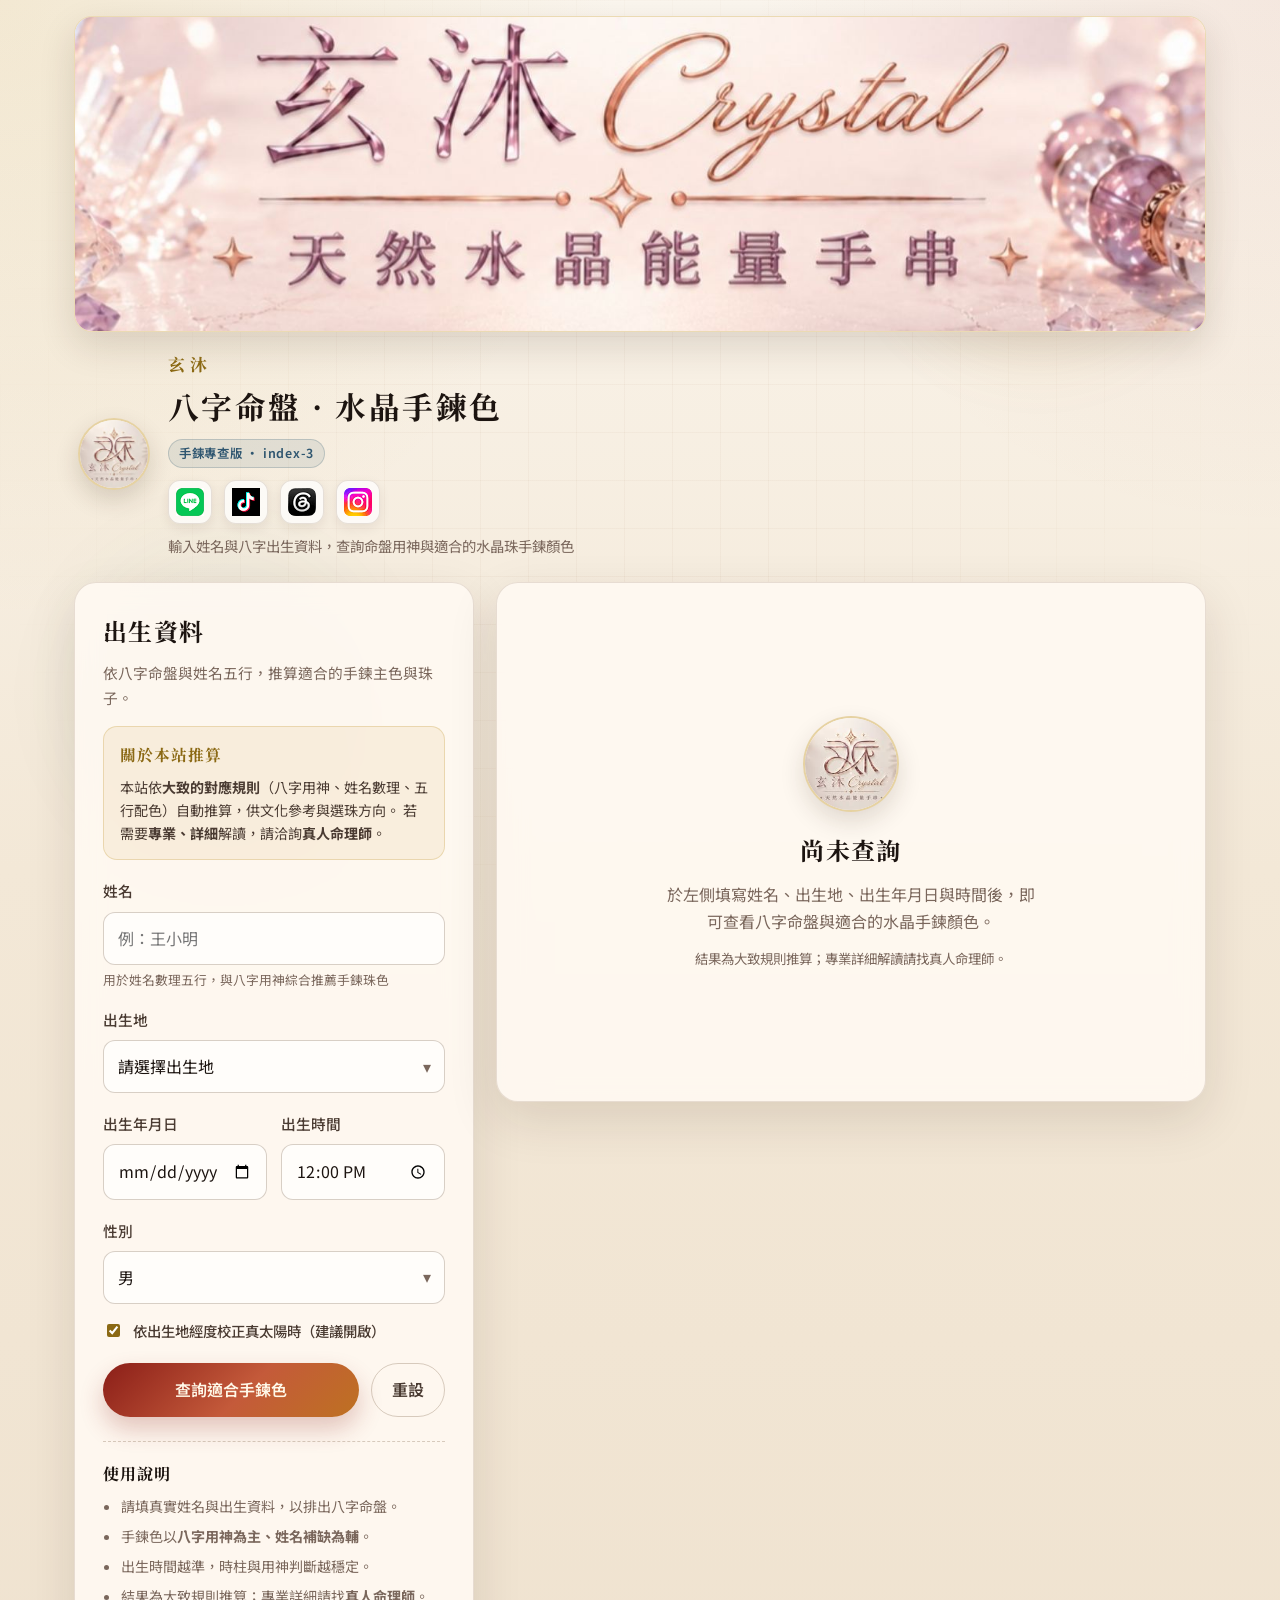
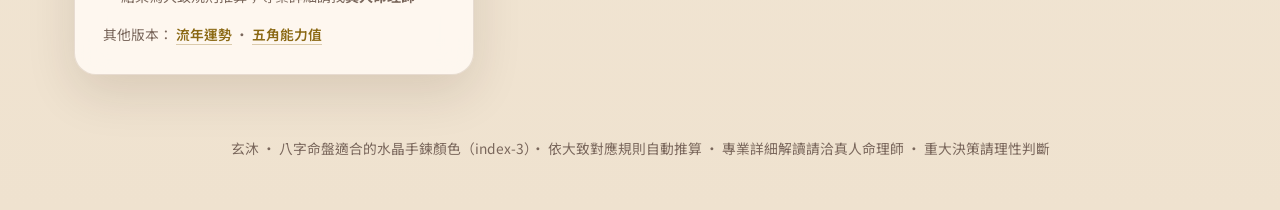
==== index-3.html @ dde500c4 "Add files via upload" ====
<!DOCTYPE html>
<html lang="zh-Hant">
<head>
  <meta charset="UTF-8" />
  <meta name="viewport" content="width=device-width, initial-scale=1, viewport-fit=cover" />
  <meta name="theme-color" content="#f3e8d7" />
  <meta name="mobile-web-app-capable" content="yes" />
  <meta name="apple-mobile-web-app-capable" content="yes" />
  <meta name="apple-mobile-web-app-status-bar-style" content="default" />
  <meta name="format-detection" content="telephone=no" />
  <title>玄沐 · 八字命盤適合的水晶手鍊顏色</title>
  <link rel="icon" href="GM_n.jpg" type="image/jpeg" />
  <link rel="apple-touch-icon" href="GM_n.jpg" />
  <link rel="preconnect" href="https://fonts.googleapis.com" />
  <link rel="preconnect" href="https://fonts.gstatic.com" crossorigin />
  <link href="https://fonts.googleapis.com/css2?family=Noto+Serif+TC:wght@400;600;700&family=Noto+Sans+TC:wght@300;400;500;700&display=swap" rel="stylesheet" />
  <link rel="stylesheet" href="styles-3.css" />
</head>
<body class="page-index-3">
  <div class="bg-ornament" aria-hidden="true"></div>
  <div class="bg-glow" aria-hidden="true"></div>

  <header class="site-header">
    <div class="logo-banner">
      <img
        class="logo-banner-img"
        src="GM.jpg"
        alt="玄沐"
        width="1440"
        height="400"
        decoding="async"
      />
    </div>
    <div class="brand">
      <img
        class="brand-logo"
        src="GM_n.jpg"
        alt="玄沐"
        width="150"
        height="150"
        decoding="async"
      />
      <div class="brand-copy">
        <p class="brand-name">玄沐</p>
        <h1>八字命盤 · 水晶手鍊色</h1>
        <p class="version-badge">手鍊專查版 · index-3</p>
        <div class="brand-social" aria-label="社群連結">
          <a class="social-link" href="https://line.me/R/ti/p/@xmt1688" target="_blank" rel="noopener noreferrer" title="官方賴 @xmt1688">
            <img src="line.png" alt="官方賴 @xmt1688" width="40" height="40" decoding="async" />
          </a>
          <a class="social-link" href="https://www.tiktok.com/@xmt1688" target="_blank" rel="noopener noreferrer" title="TikTok @xmt1688">
            <img src="tiktok.png" alt="TikTok @xmt1688" width="40" height="40" decoding="async" />
          </a>
          <a class="social-link" href="https://www.threads.com/@xuan_mu_tang" target="_blank" rel="noopener noreferrer" title="Threads 玄沐Crystal Threads">
            <img src="threads.png" alt="Threads 玄沐Crystal Threads" width="40" height="40" decoding="async" />
          </a>
          <a class="social-link" href="https://www.instagram.com/xuan_mu_tang/" target="_blank" rel="noopener noreferrer" title="Instagram 天然能量水晶 @xuan_mu_tang">
            <img src="instagram.png" alt="Instagram 天然能量水晶 @xuan_mu_tang" width="40" height="40" decoding="async" />
          </a>
        </div>
        <p class="tagline">輸入姓名與八字出生資料，查詢命盤用神與適合的水晶珠手鍊顏色</p>
      </div>
    </div>
  </header>

  <main class="layout">
    <section class="panel form-panel">
      <div class="panel-head">
        <h2>出生資料</h2>
        <p>依八字命盤與姓名五行，推算適合的手鍊主色與珠子。</p>
      </div>

      <aside class="disclaimer-box" role="note">
        <h3>關於本站推算</h3>
        <p>
          本站依<strong>大致的對應規則</strong>（八字用神、姓名數理、五行配色）自動推算，供文化參考與選珠方向。
          若需要<strong>專業、詳細</strong>解讀，請洽詢<strong>真人命理師</strong>。
        </p>
      </aside>

      <form id="fortune-form" novalidate>
        <div class="field">
          <label for="fullname">姓名</label>
          <input type="text" id="fullname" name="fullname" required maxlength="6" placeholder="例：王小明" autocomplete="name" />
          <p class="field-hint">用於姓名數理五行，與八字用神綜合推薦手鍊珠色</p>
        </div>

        <div class="field">
          <label for="birthplace">出生地</label>
          <div class="select-wrap">
            <select id="birthplace" name="birthplace" required>
              <option value="" disabled selected>請選擇出生地</option>
              <optgroup label="台灣">
                <option value="台北" data-lng="121.57" data-lat="25.04">台北</option>
                <option value="新北" data-lng="121.47" data-lat="25.01">新北</option>
                <option value="桃園" data-lng="121.30" data-lat="24.99">桃園</option>
                <option value="台中" data-lng="120.68" data-lat="24.15">台中</option>
                <option value="台南" data-lng="120.21" data-lat="22.99">台南</option>
                <option value="高雄" data-lng="120.31" data-lat="22.62">高雄</option>
                <option value="基隆" data-lng="121.74" data-lat="25.13">基隆</option>
                <option value="新竹" data-lng="120.97" data-lat="24.80">新竹</option>
                <option value="嘉義" data-lng="120.45" data-lat="23.48">嘉義</option>
                <option value="宜蘭" data-lng="121.75" data-lat="24.75">宜蘭</option>
                <option value="花蓮" data-lng="121.60" data-lat="23.99">花蓮</option>
                <option value="台東" data-lng="121.14" data-lat="22.76">台東</option>
                <option value="澎湖" data-lng="119.57" data-lat="23.57">澎湖</option>
                <option value="金門" data-lng="118.32" data-lat="24.44">金門</option>
                <option value="馬祖" data-lng="119.95" data-lat="26.16">馬祖</option>
              </optgroup>
              <optgroup label="中國大陸">
                <option value="北京" data-lng="116.41" data-lat="39.90">北京</option>
                <option value="上海" data-lng="121.47" data-lat="31.23">上海</option>
                <option value="廣州" data-lng="113.26" data-lat="23.13">廣州</option>
                <option value="深圳" data-lng="114.06" data-lat="22.54">深圳</option>
                <option value="香港" data-lng="114.17" data-lat="22.32">香港</option>
                <option value="澳門" data-lng="113.54" data-lat="22.19">澳門</option>
                <option value="杭州" data-lng="120.16" data-lat="30.27">杭州</option>
                <option value="南京" data-lng="118.80" data-lat="32.06">南京</option>
                <option value="成都" data-lng="104.07" data-lat="30.57">成都</option>
                <option value="重慶" data-lng="106.55" data-lat="29.56">重慶</option>
                <option value="武漢" data-lng="114.31" data-lat="30.59">武漢</option>
                <option value="西安" data-lng="108.94" data-lat="34.34">西安</option>
                <option value="天津" data-lng="117.20" data-lat="39.08">天津</option>
                <option value="蘇州" data-lng="120.62" data-lat="31.30">蘇州</option>
                <option value="廈門" data-lng="118.09" data-lat="24.48">廈門</option>
                <option value="福州" data-lng="119.30" data-lat="26.08">福州</option>
                <option value="青島" data-lng="120.38" data-lat="36.07">青島</option>
                <option value="大連" data-lng="121.61" data-lat="38.91">大連</option>
                <option value="瀋陽" data-lng="123.43" data-lat="41.80">瀋陽</option>
                <option value="哈爾濱" data-lng="126.64" data-lat="45.76">哈爾濱</option>
                <option value="長沙" data-lng="112.94" data-lat="28.23">長沙</option>
                <option value="鄭州" data-lng="113.63" data-lat="34.75">鄭州</option>
                <option value="昆明" data-lng="102.71" data-lat="25.04">昆明</option>
                <option value="南寧" data-lng="108.37" data-lat="22.82">南寧</option>
                <option value="海口" data-lng="110.20" data-lat="20.05">海口</option>
                <option value="拉薩" data-lng="91.11" data-lat="29.65">拉薩</option>
                <option value="烏魯木齊" data-lng="87.62" data-lat="43.83">烏魯木齊</option>
              </optgroup>
              <optgroup label="其他地區">
                <option value="東京" data-lng="139.69" data-lat="35.69">東京</option>
                <option value="首爾" data-lng="126.98" data-lat="37.57">首爾</option>
                <option value="新加坡" data-lng="103.82" data-lat="1.35">新加坡</option>
                <option value="吉隆坡" data-lng="101.69" data-lat="3.14">吉隆坡</option>
                <option value="曼谷" data-lng="100.50" data-lat="13.76">曼谷</option>
                <option value="紐約" data-lng="-74.01" data-lat="40.71">紐約</option>
                <option value="洛杉磯" data-lng="-118.24" data-lat="34.05">洛杉磯</option>
                <option value="倫敦" data-lng="-0.13" data-lat="51.51">倫敦</option>
                <option value="巴黎" data-lng="2.35" data-lat="48.86">巴黎</option>
                <option value="雪梨" data-lng="151.21" data-lat="-33.87">雪梨</option>
              </optgroup>
              <option value="其他" data-lng="120.00" data-lat="25.00">其他／未知（以東經 120° 估算）</option>
            </select>
          </div>
        </div>

        <div class="field-row">
          <div class="field">
            <label for="birthdate">出生年月日</label>
            <input type="date" id="birthdate" name="birthdate" required min="1900-01-01" max="2100-12-31" />
          </div>
          <div class="field">
            <label for="birthtime">出生時間</label>
            <input type="time" id="birthtime" name="birthtime" required value="12:00" />
          </div>
        </div>

        <div class="field">
          <label for="gender">性別</label>
          <div class="select-wrap">
            <select id="gender" name="gender">
              <option value="male">男</option>
              <option value="female">女</option>
            </select>
          </div>
        </div>

        <div class="field checkbox-field">
          <label class="checkbox-label">
            <input type="checkbox" id="use-true-solar" checked />
            <span>依出生地經度校正真太陽時（建議開啟）</span>
          </label>
        </div>

        <p id="form-error" class="form-error" hidden></p>

        <div class="actions">
          <button type="submit" class="btn btn-primary">
            <span>查詢適合手鍊色</span>
          </button>
          <button type="button" class="btn btn-ghost" id="reset-btn">重設</button>
        </div>
      </form>

      <aside class="tips">
        <h3>使用說明</h3>
        <ul>
          <li>請填真實姓名與出生資料，以排出八字命盤。</li>
          <li>手鍊色以<strong>八字用神為主、姓名補缺為輔</strong>。</li>
          <li>出生時間越準，時柱與用神判斷越穩定。</li>
          <li>結果為大致規則推算；專業詳細請找<strong>真人命理師</strong>。</li>
        </ul>
        <p class="tips-links">
          其他版本：
          <a href="index.html">流年運勢</a> ·
          <a href="index-2.html">五角能力值</a>
        </p>
      </aside>
    </section>

    <section class="panel result-panel" id="result-panel" hidden>
      <div class="panel-head result-head">
        <div>
          <p class="eyebrow" id="result-subtitle">手鍊色報告</p>
          <h2 id="result-title">八字命盤與手鍊色</h2>
        </div>
        <div class="year-badge" id="year-badge">—</div>
      </div>

      <div class="meta-grid" id="meta-grid"></div>

      <div class="pillars-section">
        <h3>命盤四柱</h3>
        <div class="pillars" id="pillars"></div>
      </div>

      <div class="detail-blocks detail-blocks--i3">
        <article class="detail-card" id="card-bazi-note">
          <h3>命盤與用神摘要</h3>
          <div class="detail-body" id="bazi-note-body"></div>
        </article>
        <article class="detail-card" id="card-elements">
          <h3>五行能力值</h3>
          <div class="detail-body" id="elements-body"></div>
        </article>
        <article class="detail-card" id="card-crystals">
          <h3>適合的水晶珠手鍊顏色</h3>
          <div class="detail-body" id="crystals-body"></div>
        </article>
      </div>

      <aside class="disclaimer-box disclaimer-box--result" role="note">
        <h3>溫馨提醒</h3>
        <p>
          以上依<strong>大致對應規則</strong>自動產生，僅供文化娛樂、選珠參考。
          與專業排盤可能有差異。專業詳細解讀請洽<strong>真人命理師</strong>；重大決策請理性判斷。
        </p>
      </aside>
    </section>

    <section class="panel empty-panel" id="empty-panel">
      <div class="empty-state">
        <img class="empty-icon" src="GM_n.jpg" alt="玄沐" width="150" height="150" decoding="async" />
        <h2>尚未查詢</h2>
        <p>於左側填寫姓名、出生地、出生年月日與時間後，即可查看八字命盤與適合的水晶手鍊顏色。</p>
        <p class="empty-disclaimer">結果為大致規則推算；專業詳細解讀請找真人命理師。</p>
      </div>
    </section>
  </main>

  <footer class="site-footer">
    <p>
      玄沐 · 八字命盤適合的水晶手鍊顏色（index-3）· 依大致對應規則自動推算 ·
      專業詳細解讀請洽真人命理師 · 重大決策請理性判斷
    </p>
  </footer>

  <script src="name-wuxing.js"></script>
  <script src="bazi.js"></script>
  <script src="app-3.js"></script>
</body>
</html>
---- styles-3.css ----
:root {
  --ink: #1c1410;
  --ink-soft: #4a3b32;
  --muted: #7a675c;
  --paper: #f7f0e6;
  --paper-2: #efe4d4;
  --card: rgba(255, 250, 243, 0.88);
  --card-solid: #fffaf3;
  --line: rgba(92, 58, 32, 0.14);
  --line-strong: rgba(92, 58, 32, 0.24);
  --gold: #b8860b;
  --gold-deep: #8b6914;
  --cinnabar: #a63d2f;
  --jade: #2f6b4f;
  --azure: #2f5670;
  --violet: #5c4570;
  --shadow: 0 18px 50px rgba(48, 28, 12, 0.12);
  --radius: 22px;
  --radius-sm: 14px;
  --font-serif: "Noto Serif TC", "Songti TC", "PMingLiU", serif;
  --font-sans: "Noto Sans TC", "Microsoft JhengHei", sans-serif;
}

*,
*::before,
*::after {
  box-sizing: border-box;
}

html {
  scroll-behavior: smooth;
  -webkit-text-size-adjust: 100%;
  text-size-adjust: 100%;
}

body {
  margin: 0;
  min-height: 100vh;
  min-height: 100dvh;
  color: var(--ink);
  font-family: var(--font-sans);
  background:
    radial-gradient(circle at top left, rgba(184, 134, 11, 0.12), transparent 28%),
    radial-gradient(circle at top right, rgba(166, 61, 47, 0.08), transparent 24%),
    linear-gradient(180deg, #fbf6ee 0%, #f3e8d7 48%, #efe2cf 100%);
  line-height: 1.7;
  overflow-x: hidden;
  -webkit-tap-highlight-color: rgba(184, 134, 11, 0.15);
}

img {
  max-width: 100%;
  height: auto;
}

button,
input,
select {
  touch-action: manipulation;
  font-size: 16px; /* 避免 iOS 聚焦時自動放大 */
}

.bg-ornament,
.bg-glow {
  pointer-events: none;
  position: fixed;
  inset: 0;
  z-index: 0;
}

.bg-ornament {
  background-image:
    linear-gradient(rgba(140, 96, 48, 0.04) 1px, transparent 1px),
    linear-gradient(90deg, rgba(140, 96, 48, 0.04) 1px, transparent 1px);
  background-size: 48px 48px;
  mask-image: radial-gradient(circle at center, black 30%, transparent 85%);
}

.bg-glow::before,
.bg-glow::after {
  content: "";
  position: absolute;
  border-radius: 50%;
  filter: blur(40px);
  opacity: 0.35;
}

.bg-glow::before {
  width: 280px;
  height: 280px;
  top: 8%;
  right: 8%;
  background: rgba(184, 134, 11, 0.25);
}

.bg-glow::after {
  width: 320px;
  height: 320px;
  bottom: 5%;
  left: 5%;
  background: rgba(47, 107, 79, 0.12);
}

.site-header,
.layout,
.site-footer {
  position: relative;
  z-index: 1;
}

.site-header {
  max-width: 1180px;
  margin: 0 auto;
  padding: 16px 24px 12px;
}

/* 頁首最上方：長形 LOGO（隨視窗寬度自動等比縮放） */
.logo-banner {
  width: 100%;
  max-width: 100%;
  margin: 0 0 18px;
  border-radius: clamp(12px, 1.5vw, 18px);
  overflow: hidden;
  border: 1px solid rgba(184, 134, 11, 0.28);
  box-shadow: 0 14px 36px rgba(48, 28, 12, 0.14);
  background: #fffaf3;
  line-height: 0;
}

.logo-banner-img {
  display: block;
  width: 100%;
  max-width: 100%;
  height: auto;
  aspect-ratio: 1440 / 400;
  object-fit: contain;
  object-position: center;
  vertical-align: middle;
}

.brand {
  display: flex;
  align-items: center;
  gap: 18px;
  padding: 0 4px;
}

/* 圓形 LOGO（GM_n.jpg） */
.brand-logo {
  width: clamp(52px, 8vw, 72px);
  height: clamp(52px, 8vw, 72px);
  object-fit: cover;
  object-position: center;
  border-radius: 50%;
  flex-shrink: 0;
  box-shadow: 0 10px 24px rgba(48, 28, 12, 0.16);
  border: 2px solid rgba(184, 134, 11, 0.35);
  background: #fffaf3;
}

.brand-copy {
  min-width: 0;
}

.brand-name {
  margin: 0 0 2px;
  font-family: var(--font-serif);
  font-size: 1.05rem;
  font-weight: 700;
  letter-spacing: 0.28em;
  color: var(--gold-deep);
}

/* index-3 版本標示 */
.version-badge {
  display: inline-block;
  margin: 6px 0 0;
  padding: 3px 10px;
  border-radius: 999px;
  font-size: 0.78rem;
  font-weight: 600;
  letter-spacing: 0.06em;
  color: #2f5670;
  background: rgba(47, 86, 112, 0.1);
  border: 1px solid rgba(47, 86, 112, 0.22);
}

/* index-3：手鍊結果置頂強調 */
.page-index-3 #card-crystals {
  grid-column: 1 / -1;
  order: -1;
}

.page-index-3 .detail-blocks--i3 {
  display: flex;
  flex-direction: column;
  gap: 14px;
}

.page-index-3 .detail-blocks--i3 #card-crystals {
  order: 0;
}

.page-index-3 .detail-blocks--i3 #card-bazi-note {
  order: 1;
}

.page-index-3 .detail-blocks--i3 #card-elements {
  order: 2;
}

.page-index-3 .recipe-title {
  margin: 12px 0 0;
  font-weight: 600;
}

.page-index-3 .tips-links {
  margin: 14px 0 0;
  font-size: 0.86rem;
  color: var(--muted);
}

.page-index-3 .tips-links a {
  color: var(--gold-deep);
  font-weight: 600;
  text-decoration: none;
  border-bottom: 1px solid rgba(139, 105, 20, 0.3);
}

.page-index-3 .tips-links a:hover {
  color: var(--cinnabar);
}

.brand h1 {
  margin: 0;
  font-family: var(--font-serif);
  font-size: clamp(1.7rem, 2.4vw, 2.2rem);
  letter-spacing: 0.08em;
}

.brand-slogan {
  margin: 10px 0 0;
  font-family: var(--font-serif);
  font-size: clamp(1.05rem, 2vw, 1.2rem);
  font-weight: 600;
  letter-spacing: 0.06em;
  color: var(--cinnabar);
  line-height: 1.5;
}

.brand-about {
  margin: 4px 0 0;
  color: var(--ink-soft);
  font-size: 0.92rem;
  line-height: 1.55;
}

.brand-social {
  display: flex;
  flex-wrap: wrap;
  align-items: center;
  gap: 12px;
  margin: 12px 0 0;
}

.social-link {
  display: inline-flex;
  align-items: center;
  justify-content: center;
  width: 44px;
  height: 44px;
  border-radius: 12px;
  background: rgba(255, 255, 255, 0.72);
  border: 1px solid var(--line);
  box-shadow: 0 4px 12px rgba(48, 28, 12, 0.08);
  text-decoration: none;
  transition: transform 0.15s ease, box-shadow 0.2s ease, border-color 0.2s ease;
}

.social-link:hover {
  transform: translateY(-2px);
  border-color: rgba(184, 134, 11, 0.4);
  box-shadow: 0 8px 18px rgba(48, 28, 12, 0.12);
}

.social-link:active {
  transform: translateY(0);
}

.social-link img {
  width: 28px;
  height: 28px;
  object-fit: contain;
  display: block;
}

.tagline {
  margin: 10px 0 0;
  color: var(--muted);
  font-size: 0.9rem;
}

.layout {
  max-width: 1180px;
  margin: 0 auto;
  padding: 12px 24px 48px;
  display: grid;
  grid-template-columns: minmax(320px, 400px) minmax(0, 1fr);
  gap: 22px;
  align-items: start;
}

.panel {
  background: var(--card);
  backdrop-filter: blur(14px);
  border: 1px solid var(--line);
  border-radius: var(--radius);
  box-shadow: var(--shadow);
}

.form-panel {
  padding: 28px;
  position: sticky;
  top: 18px;
}

.panel-head h2,
.result-head h2,
.pillars-section h3,
.detail-card h3,
.empty-state h2,
.tips h3 {
  margin: 0;
  font-family: var(--font-serif);
  letter-spacing: 0.06em;
}

.panel-head p {
  margin: 8px 0 0;
  color: var(--muted);
  font-size: 0.92rem;
}

.field {
  margin-top: 18px;
}

.field-row {
  display: grid;
  grid-template-columns: 1fr 1fr;
  gap: 14px;
}

label {
  display: block;
  margin-bottom: 8px;
  color: var(--ink-soft);
  font-size: 0.92rem;
  font-weight: 500;
}

input[type="date"],
input[type="time"],
input[type="number"],
input[type="text"],
.select-wrap select {
  width: 100%;
  appearance: none;
  border: 1px solid var(--line-strong);
  background: rgba(255, 255, 255, 0.72);
  color: var(--ink);
  border-radius: 12px;
  padding: 12px 14px;
  font: inherit;
  outline: none;
  transition: border-color 0.2s ease, box-shadow 0.2s ease, background 0.2s ease;
}

input:focus,
.select-wrap select:focus {
  border-color: rgba(184, 134, 11, 0.65);
  box-shadow: 0 0 0 4px rgba(184, 134, 11, 0.12);
  background: #fff;
}

.field-hint {
  margin: 6px 0 0;
  color: var(--muted);
  font-size: 0.8rem;
  line-height: 1.45;
}

.select-wrap {
  position: relative;
}

.select-wrap::after {
  content: "▾";
  position: absolute;
  right: 14px;
  top: 50%;
  transform: translateY(-50%);
  color: var(--muted);
  pointer-events: none;
}

.checkbox-field {
  margin-top: 16px;
}

.checkbox-label {
  display: flex;
  align-items: flex-start;
  gap: 10px;
  cursor: pointer;
  color: var(--ink-soft);
  font-size: 0.9rem;
  line-height: 1.5;
}

.checkbox-label input {
  margin-top: 4px;
  accent-color: var(--gold-deep);
}

.form-error {
  margin: 14px 0 0;
  padding: 10px 12px;
  border-radius: 10px;
  background: rgba(166, 61, 47, 0.08);
  color: var(--cinnabar);
  font-size: 0.9rem;
}

.actions {
  display: flex;
  gap: 12px;
  margin-top: 22px;
}

.btn {
  border: 0;
  border-radius: 999px;
  padding: 12px 20px;
  font: inherit;
  font-weight: 600;
  cursor: pointer;
  transition: transform 0.15s ease, box-shadow 0.2s ease, background 0.2s ease;
}

.btn:active {
  transform: translateY(1px);
}

.btn-primary {
  flex: 1;
  color: #fff8e8;
  background: linear-gradient(135deg, #8b1e18 0%, #c45a3a 55%, #b8860b 140%);
  box-shadow: 0 12px 24px rgba(139, 30, 24, 0.24);
}

.btn-primary:hover {
  box-shadow: 0 16px 28px rgba(139, 30, 24, 0.3);
}

.btn-ghost {
  background: transparent;
  color: var(--ink-soft);
  border: 1px solid var(--line-strong);
}

.btn-ghost:hover {
  background: rgba(255, 255, 255, 0.55);
}

/* 資料說明／免責 */
.disclaimer-box {
  margin-top: 16px;
  padding: 14px 16px;
  border-radius: 14px;
  background: rgba(184, 134, 11, 0.08);
  border: 1px solid rgba(184, 134, 11, 0.22);
}

.disclaimer-box h3 {
  margin: 0 0 8px;
  font-family: var(--font-serif);
  font-size: 0.98rem;
  letter-spacing: 0.06em;
  color: var(--gold-deep);
}

.disclaimer-box p {
  margin: 0;
  color: var(--ink-soft);
  font-size: 0.88rem;
  line-height: 1.65;
}

.disclaimer-box--result {
  margin-top: 18px;
  background: rgba(166, 61, 47, 0.05);
  border-color: rgba(166, 61, 47, 0.14);
}

.disclaimer-box--result h3 {
  color: var(--cinnabar);
}

.empty-disclaimer {
  margin-top: 12px !important;
  font-size: 0.84rem !important;
  color: var(--muted) !important;
  line-height: 1.55 !important;
}

.tips {
  margin-top: 24px;
  padding-top: 18px;
  border-top: 1px dashed var(--line-strong);
}

.tips h3 {
  font-size: 1rem;
  margin-bottom: 8px;
}

.tips ul {
  margin: 0;
  padding-left: 1.1rem;
  color: var(--muted);
  font-size: 0.88rem;
}

.tips li + li {
  margin-top: 6px;
}

.result-panel {
  padding: 28px;
  animation: rise 0.45s ease;
}

@keyframes rise {
  from {
    opacity: 0;
    transform: translateY(12px);
  }
  to {
    opacity: 1;
    transform: translateY(0);
  }
}

.result-head {
  display: flex;
  justify-content: space-between;
  gap: 16px;
  align-items: flex-start;
  margin-bottom: 20px;
}

.eyebrow {
  margin: 0 0 6px;
  color: var(--gold-deep);
  font-size: 0.85rem;
  letter-spacing: 0.14em;
  text-transform: uppercase;
}

.year-badge {
  min-width: 88px;
  padding: 12px 14px;
  border-radius: 16px;
  text-align: center;
  background: linear-gradient(160deg, rgba(184, 134, 11, 0.16), rgba(166, 61, 47, 0.12));
  border: 1px solid rgba(184, 134, 11, 0.28);
  font-family: var(--font-serif);
  font-size: 1.15rem;
  font-weight: 700;
  color: var(--gold-deep);
  white-space: pre-line;
  line-height: 1.35;
}

.meta-grid {
  display: grid;
  grid-template-columns: repeat(auto-fit, minmax(150px, 1fr));
  gap: 12px;
  margin-bottom: 22px;
}

.meta-item {
  padding: 14px 16px;
  border-radius: 16px;
  background: rgba(255, 255, 255, 0.55);
  border: 1px solid var(--line);
}

.meta-item span {
  display: block;
  color: var(--muted);
  font-size: 0.82rem;
  margin-bottom: 4px;
}

.meta-item strong {
  font-family: var(--font-serif);
  font-size: 1.05rem;
  font-weight: 600;
}

.pillars-section {
  margin-bottom: 22px;
}

.pillars-section h3 {
  margin-bottom: 12px;
  font-size: 1.05rem;
}

.pillars {
  display: grid;
  grid-template-columns: repeat(4, 1fr);
  gap: 12px;
}

.pillar-card {
  text-align: center;
  padding: 16px 10px;
  border-radius: 18px;
  background: linear-gradient(180deg, rgba(255, 255, 255, 0.78), rgba(247, 236, 218, 0.9));
  border: 1px solid var(--line);
}

.pillar-card .label {
  color: var(--muted);
  font-size: 0.82rem;
  margin-bottom: 10px;
}

.pillar-card .stem,
.pillar-card .branch {
  font-family: var(--font-serif);
  font-size: 1.8rem;
  font-weight: 700;
  line-height: 1.2;
}

.pillar-card .stem {
  color: var(--cinnabar);
}

.pillar-card .branch {
  color: var(--azure);
}

.pillar-card .elem {
  margin-top: 10px;
  font-size: 0.82rem;
  color: var(--muted);
}

.score-section {
  margin-bottom: 22px;
}

.score-card {
  display: grid;
  grid-template-columns: 140px 1fr;
  gap: 18px;
  align-items: center;
  padding: 18px;
  border-radius: 20px;
  background: linear-gradient(135deg, rgba(255, 255, 255, 0.7), rgba(245, 230, 205, 0.85));
  border: 1px solid var(--line);
}

.score-ring {
  position: relative;
  width: 120px;
  height: 120px;
}

.score-ring svg {
  width: 120px;
  height: 120px;
  transform: rotate(-90deg);
}

.ring-bg,
.ring-fg {
  fill: none;
  stroke-width: 10;
}

.ring-bg {
  stroke: rgba(92, 58, 32, 0.1);
}

.ring-fg {
  stroke: url(#none);
  stroke: #b8860b;
  stroke-linecap: round;
  stroke-dasharray: 326.73;
  stroke-dashoffset: 326.73;
  transition: stroke-dashoffset 0.8s ease;
}

.score-value {
  position: absolute;
  inset: 0;
  display: grid;
  place-content: center;
  text-align: center;
}

.score-value strong {
  font-family: var(--font-serif);
  font-size: 1.8rem;
  line-height: 1;
}

.score-value span {
  font-size: 0.75rem;
  color: var(--muted);
}

.score-copy h3 {
  margin: 0 0 8px;
  font-family: var(--font-serif);
  font-size: 1.25rem;
}

.score-copy p {
  margin: 0;
  color: var(--ink-soft);
}

/* 五角形能力值雷達圖 */
.aspect-radar-wrap {
  margin-bottom: 22px;
}

.radar-panel {
  padding: 18px;
  border-radius: 20px;
  background: linear-gradient(180deg, rgba(255, 255, 255, 0.72), rgba(247, 236, 218, 0.88));
  border: 1px solid var(--line);
}

.radar-panel-title {
  margin: 0 0 12px;
  font-family: var(--font-serif);
  font-size: 1.05rem;
  letter-spacing: 0.06em;
  text-align: center;
  color: var(--ink-soft);
}

.radar-block {
  display: grid;
  grid-template-columns: minmax(220px, 1fr) minmax(180px, 0.9fr);
  gap: 16px;
  align-items: center;
}

.radar-block--sm {
  grid-template-columns: 1fr;
  max-width: 360px;
  margin: 12px auto 0;
}

.radar-chart {
  width: 100%;
  max-width: 360px;
  margin: 0 auto;
}

.radar-chart svg {
  display: block;
  overflow: visible;
}

.radar-grid {
  fill: none;
  stroke: rgba(92, 58, 32, 0.12);
  stroke-width: 1;
}

.radar-axis {
  stroke: rgba(92, 58, 32, 0.14);
  stroke-width: 1;
}

.radar-data {
  stroke: var(--radar-color, #b8860b);
  stroke-width: 2;
  stroke-linejoin: round;
  fill-opacity: 0.9;
  transition: points 0.4s ease;
}

.radar-dot {
  fill: var(--radar-color, #b8860b);
  stroke: #fffaf3;
  stroke-width: 1.5;
}

.radar-label {
  font-size: 13px;
  font-weight: 700;
  fill: var(--ink-soft, #4a3b32);
  font-family: var(--font-serif), serif;
}

.radar-value {
  font-size: 11px;
  fill: var(--muted, #7a675c);
}

.radar-legend {
  list-style: none;
  margin: 0;
  padding: 0;
  display: grid;
  gap: 10px;
}

.radar-legend li {
  display: grid;
  grid-template-columns: 1fr auto;
  gap: 4px 10px;
  padding: 10px 12px;
  border-radius: 12px;
  background: rgba(255, 255, 255, 0.6);
  border: 1px solid var(--line);
}

.radar-legend-name {
  font-family: var(--font-serif);
  font-weight: 700;
  color: var(--ink-soft);
}

.radar-legend-score {
  font-weight: 700;
  color: var(--gold-deep);
  font-variant-numeric: tabular-nums;
}

.radar-legend-text {
  grid-column: 1 / -1;
  font-size: 0.86rem;
  color: var(--muted);
  line-height: 1.5;
}

.radar-note {
  margin: 12px 0 0;
  color: var(--muted);
  font-size: 0.88rem;
}

/* 八字五行卡片內雷達 */
#card-elements .radar-block {
  grid-template-columns: minmax(200px, 1fr) minmax(120px, 0.7fr);
}

#card-elements .radar-legend li {
  grid-template-columns: 1fr auto;
}

.detail-blocks {
  display: grid;
  grid-template-columns: 1fr 1fr;
  gap: 14px;
}

.detail-card {
  padding: 18px;
  border-radius: 18px;
  background: rgba(255, 255, 255, 0.5);
  border: 1px solid var(--line);
}

.detail-card h3 {
  margin-bottom: 12px;
  font-size: 1.05rem;
  padding-bottom: 10px;
  border-bottom: 1px solid var(--line);
}

.detail-body {
  color: var(--ink-soft);
  font-size: 0.94rem;
}

.detail-body p {
  margin: 0 0 10px;
}

.detail-body p:last-child {
  margin-bottom: 0;
}

.detail-body ul {
  margin: 0;
  padding-left: 1.1rem;
}

.detail-body li + li {
  margin-top: 6px;
}

.element-bars {
  display: grid;
  gap: 10px;
}

.element-row {
  display: grid;
  grid-template-columns: 42px 1fr 36px;
  gap: 10px;
  align-items: center;
}

.element-row .name {
  font-family: var(--font-serif);
  font-weight: 700;
}

.element-row .track {
  height: 10px;
  border-radius: 999px;
  background: rgba(92, 58, 32, 0.08);
  overflow: hidden;
}

.element-row .fill {
  height: 100%;
  border-radius: inherit;
}

.element-row .fill.wood { background: #3d8b5c; }
.element-row .fill.fire { background: #c45a3a; }
.element-row .fill.earth { background: #b8860b; }
.element-row .fill.metal { background: #7a8794; }
.element-row .fill.water { background: #3d6f99; }

/* 水晶顏色建議 */
.crystal-summary {
  margin: 0 0 12px !important;
}

.crystal-swatches {
  display: flex;
  flex-wrap: wrap;
  gap: 10px;
  margin-bottom: 14px;
}

.crystal-swatch {
  display: inline-flex;
  align-items: center;
  gap: 8px;
  padding: 8px 12px;
  border-radius: 999px;
  background: rgba(255, 255, 255, 0.65);
  border: 1px solid var(--line);
  font-size: 0.9rem;
}

.crystal-swatch .dot {
  width: 18px;
  height: 18px;
  border-radius: 50%;
  box-shadow: inset 0 0 0 1px rgba(0, 0, 0, 0.08);
  flex-shrink: 0;
}

.crystal-swatch .cname {
  font-weight: 600;
  color: var(--ink-soft);
}

.crystal-list {
  display: grid;
  gap: 10px;
}

.crystal-el {
  padding: 12px 14px;
  border-radius: 14px;
  background: rgba(255, 255, 255, 0.55);
  border: 1px solid var(--line);
}

.crystal-el-head {
  display: flex;
  flex-wrap: wrap;
  align-items: baseline;
  gap: 8px 12px;
  margin-bottom: 6px;
}

.crystal-el-head strong {
  font-family: var(--font-serif);
  color: var(--gold-deep);
  font-size: 1rem;
}

.crystal-el-head span {
  color: var(--muted);
  font-size: 0.88rem;
}

.crystal-meaning,
.crystal-stones,
.crystal-wear {
  margin: 0 0 4px !important;
  font-size: 0.9rem;
}

.crystal-wear {
  color: var(--muted) !important;
  margin-bottom: 0 !important;
}

.crystal-avoid {
  margin-top: 12px !important;
  padding: 10px 12px;
  border-radius: 12px;
  background: rgba(166, 61, 47, 0.06);
  color: var(--ink-soft);
  font-size: 0.9rem;
}

.crystal-extras {
  margin: 12px 0 0 !important;
  padding-left: 1.1rem;
  color: var(--ink-soft);
  font-size: 0.9rem;
}

.crystal-extras li + li {
  margin-top: 6px;
}

.crystal-note {
  margin-top: 12px !important;
  color: var(--muted) !important;
  font-size: 0.85rem !important;
}

/* 手鍊／姓名卡片可橫跨較寬閱讀 */
#card-crystals,
#card-name {
  grid-column: 1 / -1;
}

/* 姓名五行 */
.name-chars {
  display: flex;
  flex-wrap: wrap;
  gap: 10px;
  margin: 0 0 14px;
}

.name-char-card {
  min-width: 72px;
  padding: 12px 10px;
  text-align: center;
  border-radius: 14px;
  background: rgba(255, 255, 255, 0.65);
  border: 1px solid var(--line);
}

.name-char-card .ch {
  display: block;
  font-family: var(--font-serif);
  font-size: 1.6rem;
  font-weight: 700;
  line-height: 1.2;
  color: var(--cinnabar);
}

.name-char-card .meta {
  display: block;
  margin-top: 6px;
  font-size: 0.78rem;
  color: var(--muted);
}

.name-grids {
  display: grid;
  grid-template-columns: repeat(auto-fit, minmax(100px, 1fr));
  gap: 8px;
  margin-bottom: 12px;
}

.name-grid-item {
  padding: 10px 12px;
  border-radius: 12px;
  background: rgba(255, 255, 255, 0.55);
  border: 1px solid var(--line);
}

.name-grid-item span {
  display: block;
  font-size: 0.78rem;
  color: var(--muted);
}

.name-grid-item strong {
  font-family: var(--font-serif);
  font-size: 1.05rem;
}

/* 手鍊預覽 */
.bracelet-preview {
  display: flex;
  flex-wrap: wrap;
  align-items: center;
  justify-content: center;
  gap: 4px;
  padding: 16px 12px;
  margin: 0 0 14px;
  border-radius: 999px;
  background: linear-gradient(180deg, rgba(255, 255, 255, 0.75), rgba(245, 232, 210, 0.9));
  border: 1px solid var(--line);
  min-height: 56px;
}

.bead {
  width: 22px;
  height: 22px;
  border-radius: 50%;
  box-shadow:
    inset 0 2px 3px rgba(255, 255, 255, 0.45),
    inset 0 -2px 3px rgba(0, 0, 0, 0.12),
    0 1px 2px rgba(0, 0, 0, 0.1);
  border: 1px solid rgba(0, 0, 0, 0.08);
}

.bead.accent {
  width: 18px;
  height: 18px;
  opacity: 0.92;
}

.recipe-list {
  margin: 10px 0 0;
  padding-left: 1.1rem;
  font-size: 0.9rem;
}

.recipe-list li + li {
  margin-top: 6px;
}

.combo-tags {
  display: flex;
  flex-wrap: wrap;
  gap: 8px;
  margin: 0 0 12px;
}

.combo-tag {
  padding: 4px 10px;
  border-radius: 999px;
  font-size: 0.82rem;
  background: rgba(184, 134, 11, 0.12);
  color: var(--gold-deep);
  border: 1px solid rgba(184, 134, 11, 0.22);
}

.month-list {
  display: grid;
  gap: 10px;
}

.month-item {
  display: grid;
  grid-template-columns: 72px 1fr;
  gap: 10px;
  padding: 10px 12px;
  border-radius: 12px;
  background: rgba(255, 255, 255, 0.55);
  border: 1px solid var(--line);
}

.month-item strong {
  font-family: var(--font-serif);
  color: var(--gold-deep);
}

.month-item span {
  color: var(--ink-soft);
  font-size: 0.9rem;
}

.empty-panel {
  min-height: 520px;
  display: grid;
  place-items: center;
  padding: 40px;
}

.empty-state {
  text-align: center;
  max-width: 380px;
}

.empty-icon {
  width: 96px;
  height: 96px;
  margin: 0 auto 18px;
  display: block;
  object-fit: cover;
  object-position: center;
  border-radius: 50%;
  background: #fffaf3;
  border: 2px solid rgba(184, 134, 11, 0.35);
  box-shadow: 0 10px 24px rgba(48, 28, 12, 0.14);
}

.empty-state p {
  margin: 10px 0 0;
  color: var(--muted);
}

.site-footer {
  max-width: 1180px;
  margin: 0 auto;
  padding: 0 24px 36px;
  color: var(--muted);
  font-size: 0.86rem;
  text-align: center;
}

.tag {
  display: inline-block;
  padding: 2px 8px;
  border-radius: 999px;
  background: rgba(184, 134, 11, 0.12);
  color: var(--gold-deep);
  font-size: 0.78rem;
  margin-left: 6px;
}

/* ---------- 平板 ---------- */
@media (max-width: 960px) {
  .layout {
    grid-template-columns: 1fr;
    gap: 16px;
  }

  .form-panel {
    position: static;
  }

  .detail-blocks {
    grid-template-columns: 1fr;
  }

  .radar-block {
    grid-template-columns: 1fr;
  }

  #card-elements .radar-block {
    grid-template-columns: 1fr;
  }

  .pillars {
    grid-template-columns: repeat(2, 1fr);
  }

  .meta-grid {
    grid-template-columns: repeat(2, 1fr);
  }
}

/* ---------- 手機 ---------- */
@media (max-width: 640px) {
  .site-header {
    padding: 10px max(12px, env(safe-area-inset-right)) 8px max(12px, env(safe-area-inset-left));
  }

  .layout {
    padding: 8px max(12px, env(safe-area-inset-right)) 28px max(12px, env(safe-area-inset-left));
    gap: 14px;
  }

  .site-footer {
    padding: 0 max(12px, env(safe-area-inset-right)) calc(20px + env(safe-area-inset-bottom)) max(12px, env(safe-area-inset-left));
    font-size: 0.8rem;
    line-height: 1.5;
  }

  .form-panel,
  .result-panel {
    padding: 16px;
    border-radius: 18px;
  }

  .panel-head h2,
  .result-head h2 {
    font-size: 1.25rem;
    letter-spacing: 0.04em;
  }

  .panel-head p {
    font-size: 0.88rem;
  }

  .brand {
    gap: 12px;
    align-items: flex-start;
  }

  .brand-logo {
    width: 48px;
    height: 48px;
    margin-top: 2px;
  }

  .brand-name {
    font-size: 0.95rem;
    letter-spacing: 0.2em;
  }

  .brand h1 {
    font-size: 1.35rem;
    letter-spacing: 0.04em;
  }

  .brand-slogan {
    font-size: 1rem;
    margin-top: 8px;
  }

  .brand-about {
    font-size: 0.86rem;
  }

  .brand-social {
    gap: 10px;
  }

  .social-link {
    width: 42px;
    height: 42px;
  }

  .social-link img {
    width: 26px;
    height: 26px;
  }

  .tagline {
    font-size: 0.8rem;
    line-height: 1.5;
  }

  .logo-banner {
    margin-bottom: 12px;
    border-radius: 12px;
  }

  .field-row {
    grid-template-columns: 1fr;
    gap: 0;
  }

  .field {
    margin-top: 14px;
  }

  input[type="date"],
  input[type="time"],
  input[type="number"],
  input[type="text"],
  .select-wrap select {
    min-height: 48px;
    padding: 12px 14px;
    font-size: 16px;
    border-radius: 12px;
  }

  .actions {
    flex-direction: column;
    gap: 10px;
    margin-top: 18px;
  }

  .btn {
    width: 100%;
    min-height: 48px;
    padding: 14px 18px;
    font-size: 1rem;
  }

  .btn-ghost {
    order: 1;
  }

  .result-head {
    flex-direction: column;
    align-items: stretch;
    gap: 12px;
  }

  .year-badge {
    align-self: flex-start;
    min-width: 0;
    width: auto;
  }

  .meta-grid {
    grid-template-columns: 1fr 1fr;
    gap: 8px;
  }

  .meta-item {
    padding: 10px 12px;
    border-radius: 12px;
  }

  .meta-item strong {
    font-size: 0.92rem;
    word-break: break-word;
  }

  .pillars {
    grid-template-columns: repeat(2, 1fr);
    gap: 8px;
  }

  .pillar-card {
    padding: 12px 8px;
    border-radius: 14px;
  }

  .pillar-card .stem,
  .pillar-card .branch {
    font-size: 1.45rem;
  }

  .pillar-card .label {
    font-size: 0.75rem;
  }

  .pillar-card .elem {
    font-size: 0.75rem;
  }

  .tag {
    display: block;
    margin: 4px 0 0;
    margin-left: 0;
    font-size: 0.7rem;
  }

  .score-card {
    grid-template-columns: 1fr;
    justify-items: center;
    text-align: center;
    gap: 12px;
    padding: 16px;
  }

  .score-copy h3 {
    font-size: 1.1rem;
  }

  .score-copy p {
    font-size: 0.9rem;
  }

  .radar-panel {
    padding: 14px;
  }

  .radar-label {
    font-size: 12px;
  }

  .radar-value {
    font-size: 10px;
  }

  .detail-blocks {
    grid-template-columns: 1fr;
    gap: 12px;
  }

  #card-crystals,
  #card-name {
    grid-column: auto;
  }

  .detail-card {
    padding: 14px;
    border-radius: 14px;
  }

  .name-chars {
    gap: 8px;
  }

  .name-char-card {
    min-width: 64px;
    flex: 1 1 calc(33.33% - 8px);
  }

  .name-grids {
    grid-template-columns: repeat(2, 1fr);
  }

  .bracelet-preview {
    gap: 3px;
    padding: 12px 8px;
    border-radius: 20px;
  }

  .bead {
    width: 16px;
    height: 16px;
  }

  .bead.accent {
    width: 14px;
    height: 14px;
  }

  .crystal-swatches {
    gap: 8px;
  }

  .crystal-swatch {
    padding: 6px 10px;
    font-size: 0.85rem;
  }

  .month-item {
    grid-template-columns: 56px 1fr;
    gap: 8px;
    padding: 8px 10px;
  }

  .empty-panel {
    min-height: 280px;
    padding: 28px 18px;
  }

  .empty-icon {
    width: 80px;
    height: 80px;
  }

  .empty-state h2 {
    font-size: 1.2rem;
  }

  .empty-state p {
    font-size: 0.9rem;
  }

  .tips {
    margin-top: 18px;
  }

  .tips ul {
    font-size: 0.84rem;
  }

  .bg-glow::before,
  .bg-glow::after {
    width: 160px;
    height: 160px;
    filter: blur(28px);
  }
}

/* ---------- 超小螢幕 ---------- */
@media (max-width: 380px) {
  .meta-grid {
    grid-template-columns: 1fr;
  }

  .name-char-card {
    flex: 1 1 calc(50% - 8px);
  }

  .brand h1 {
    font-size: 1.2rem;
  }

  .pillar-card .stem,
  .pillar-card .branch {
    font-size: 1.3rem;
  }
}

/* 橫向手機：減少上下佔位 */
@media (max-width: 900px) and (max-height: 480px) and (orientation: landscape) {
  .logo-banner {
    max-width: 420px;
  }

  .logo-banner-img {
    max-height: 72px;
    width: 100%;
    object-fit: contain;
  }

  .empty-panel {
    min-height: 200px;
  }
}
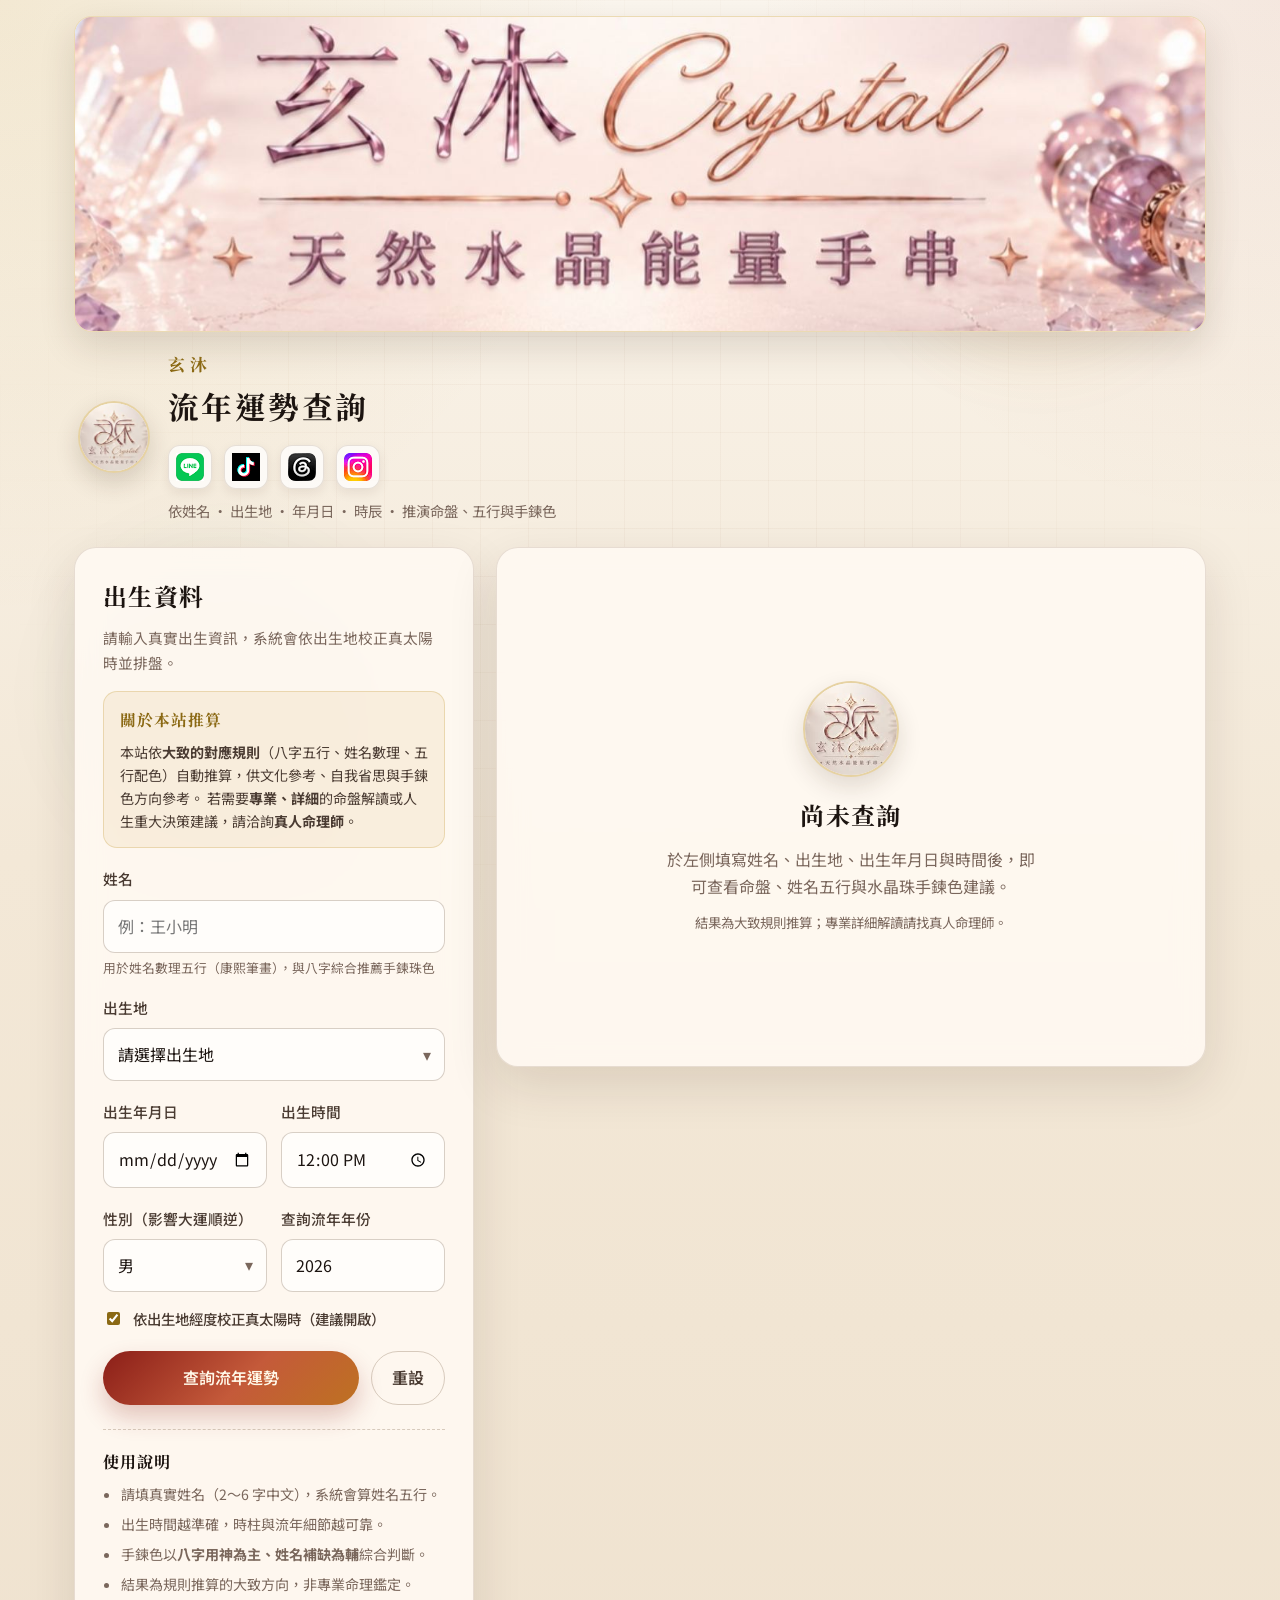
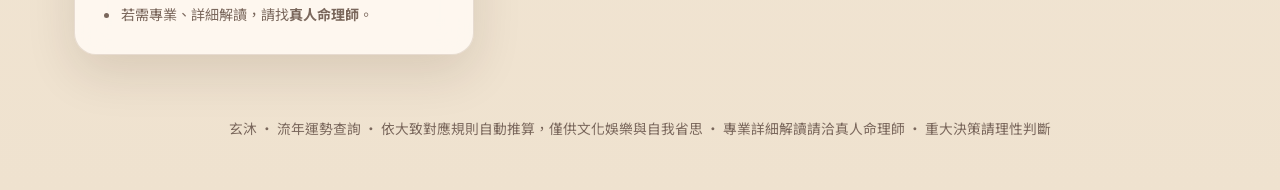
==== commit 081c1778: "Update index-3.html" ====
--- a/index-3.html
+++ b/index-3.html
@@ -8,15 +8,15 @@
   <meta name="apple-mobile-web-app-capable" content="yes" />
   <meta name="apple-mobile-web-app-status-bar-style" content="default" />
   <meta name="format-detection" content="telephone=no" />
-  <title>玄沐 · 八字命盤適合的水晶手鍊顏色</title>
+  <title>玄沐 · 流年運勢查詢</title>
   <link rel="icon" href="GM_n.jpg" type="image/jpeg" />
   <link rel="apple-touch-icon" href="GM_n.jpg" />
   <link rel="preconnect" href="https://fonts.googleapis.com" />
   <link rel="preconnect" href="https://fonts.gstatic.com" crossorigin />
   <link href="https://fonts.googleapis.com/css2?family=Noto+Serif+TC:wght@400;600;700&family=Noto+Sans+TC:wght@300;400;500;700&display=swap" rel="stylesheet" />
-  <link rel="stylesheet" href="styles-3.css" />
+  <link rel="stylesheet" href="styles.css" />
 </head>
-<body class="page-index-3">
+<body>
   <div class="bg-ornament" aria-hidden="true"></div>
   <div class="bg-glow" aria-hidden="true"></div>
 
@@ -42,23 +42,46 @@
       />
       <div class="brand-copy">
         <p class="brand-name">玄沐</p>
-        <h1>八字命盤 · 水晶手鍊色</h1>
-        <p class="version-badge">手鍊專查版 · index-3</p>
+        <h1>流年運勢查詢</h1>
         <div class="brand-social" aria-label="社群連結">
-          <a class="social-link" href="https://line.me/R/ti/p/@xmt1688" target="_blank" rel="noopener noreferrer" title="官方賴 @xmt1688">
+          <a
+            class="social-link"
+            href="https://line.me/R/ti/p/@xmt1688"
+            target="_blank"
+            rel="noopener noreferrer"
+            title="官方賴 @xmt1688"
+          >
             <img src="line.png" alt="官方賴 @xmt1688" width="40" height="40" decoding="async" />
           </a>
-          <a class="social-link" href="https://www.tiktok.com/@xmt1688" target="_blank" rel="noopener noreferrer" title="TikTok @xmt1688">
+          <a
+            class="social-link"
+            href="https://www.tiktok.com/@xmt1688"
+            target="_blank"
+            rel="noopener noreferrer"
+            title="TikTok @xmt1688"
+          >
             <img src="tiktok.png" alt="TikTok @xmt1688" width="40" height="40" decoding="async" />
           </a>
-          <a class="social-link" href="https://www.threads.com/@xuan_mu_tang" target="_blank" rel="noopener noreferrer" title="Threads 玄沐Crystal Threads">
+          <a
+            class="social-link"
+            href="https://www.threads.com/@xuan_mu_tang"
+            target="_blank"
+            rel="noopener noreferrer"
+            title="Threads 玄沐Crystal Threads"
+          >
             <img src="threads.png" alt="Threads 玄沐Crystal Threads" width="40" height="40" decoding="async" />
           </a>
-          <a class="social-link" href="https://www.instagram.com/xuan_mu_tang/" target="_blank" rel="noopener noreferrer" title="Instagram 天然能量水晶 @xuan_mu_tang">
+          <a
+            class="social-link"
+            href="https://www.instagram.com/xuan_mu_tang/"
+            target="_blank"
+            rel="noopener noreferrer"
+            title="Instagram 天然能量水晶 @xuan_mu_tang"
+          >
             <img src="instagram.png" alt="Instagram 天然能量水晶 @xuan_mu_tang" width="40" height="40" decoding="async" />
           </a>
         </div>
-        <p class="tagline">輸入姓名與八字出生資料，查詢命盤用神與適合的水晶珠手鍊顏色</p>
+        <p class="tagline">依姓名 · 出生地 · 年月日 · 時辰 · 推演命盤、五行與手鍊色</p>
       </div>
     </div>
   </header>
@@ -67,22 +90,30 @@
     <section class="panel form-panel">
       <div class="panel-head">
         <h2>出生資料</h2>
-        <p>依八字命盤與姓名五行，推算適合的手鍊主色與珠子。</p>
+        <p>請輸入真實出生資訊，系統會依出生地校正真太陽時並排盤。</p>
       </div>
 
       <aside class="disclaimer-box" role="note">
         <h3>關於本站推算</h3>
         <p>
-          本站依<strong>大致的對應規則</strong>（八字用神、姓名數理、五行配色）自動推算，供文化參考與選珠方向。
-          若需要<strong>專業、詳細</strong>解讀，請洽詢<strong>真人命理師</strong>。
+          本站依<strong>大致的對應規則</strong>（八字五行、姓名數理、五行配色）自動推算，供文化參考、自我省思與手鍊色方向參考。
+          若需要<strong>專業、詳細</strong>的命盤解讀或人生重大決策建議，請洽詢<strong>真人命理師</strong>。
         </p>
       </aside>
 
       <form id="fortune-form" novalidate>
         <div class="field">
           <label for="fullname">姓名</label>
-          <input type="text" id="fullname" name="fullname" required maxlength="6" placeholder="例：王小明" autocomplete="name" />
-          <p class="field-hint">用於姓名數理五行，與八字用神綜合推薦手鍊珠色</p>
+          <input
+            type="text"
+            id="fullname"
+            name="fullname"
+            required
+            maxlength="6"
+            placeholder="例：王小明"
+            autocomplete="name"
+          />
+          <p class="field-hint">用於姓名數理五行（康熙筆畫），與八字綜合推薦手鍊珠色</p>
         </div>
 
         <div class="field">
@@ -164,13 +195,19 @@
           </div>
         </div>
 
-        <div class="field">
-          <label for="gender">性別</label>
-          <div class="select-wrap">
-            <select id="gender" name="gender">
-              <option value="male">男</option>
-              <option value="female">女</option>
-            </select>
+        <div class="field-row">
+          <div class="field">
+            <label for="gender">性別（影響大運順逆）</label>
+            <div class="select-wrap">
+              <select id="gender" name="gender">
+                <option value="male">男</option>
+                <option value="female">女</option>
+              </select>
+            </div>
+          </div>
+          <div class="field">
+            <label for="query-year">查詢流年年份</label>
+            <input type="number" id="query-year" name="query-year" min="1900" max="2100" step="1" />
           </div>
         </div>
 
@@ -185,7 +222,7 @@
 
         <div class="actions">
           <button type="submit" class="btn btn-primary">
-            <span>查詢適合手鍊色</span>
+            <span>查詢流年運勢</span>
           </button>
           <button type="button" class="btn btn-ghost" id="reset-btn">重設</button>
         </div>
@@ -194,24 +231,20 @@
       <aside class="tips">
         <h3>使用說明</h3>
         <ul>
-          <li>請填真實姓名與出生資料，以排出八字命盤。</li>
-          <li>手鍊色以<strong>八字用神為主、姓名補缺為輔</strong>。</li>
-          <li>出生時間越準，時柱與用神判斷越穩定。</li>
-          <li>結果為大致規則推算；專業詳細請找<strong>真人命理師</strong>。</li>
+          <li>請填真實姓名（2～6 字中文），系統會算姓名五行。</li>
+          <li>出生時間越準確，時柱與流年細節越可靠。</li>
+          <li>手鍊色以<strong>八字用神為主、姓名補缺為輔</strong>綜合判斷。</li>
+          <li>結果為規則推算的大致方向，非專業命理鑑定。</li>
+          <li>若需專業、詳細解讀，請找<strong>真人命理師</strong>。</li>
         </ul>
-        <p class="tips-links">
-          其他版本：
-          <a href="index.html">流年運勢</a> ·
-          <a href="index-2.html">五角能力值</a>
-        </p>
       </aside>
     </section>
 
     <section class="panel result-panel" id="result-panel" hidden>
       <div class="panel-head result-head">
         <div>
-          <p class="eyebrow" id="result-subtitle">手鍊色報告</p>
-          <h2 id="result-title">八字命盤與手鍊色</h2>
+          <p class="eyebrow" id="result-subtitle">流年報告</p>
+          <h2 id="result-title">您的流年運勢</h2>
         </div>
         <div class="year-badge" id="year-badge">—</div>
       </div>
@@ -223,26 +256,59 @@
         <div class="pillars" id="pillars"></div>
       </div>
 
-      <div class="detail-blocks detail-blocks--i3">
-        <article class="detail-card" id="card-bazi-note">
-          <h3>命盤與用神摘要</h3>
-          <div class="detail-body" id="bazi-note-body"></div>
+      <div class="score-section">
+        <div class="score-card">
+          <div class="score-ring" id="score-ring">
+            <svg viewBox="0 0 120 120" aria-hidden="true">
+              <circle class="ring-bg" cx="60" cy="60" r="52" />
+              <circle class="ring-fg" id="score-circle" cx="60" cy="60" r="52" />
+            </svg>
+            <div class="score-value">
+              <strong id="score-num">—</strong>
+              <span>綜合指數</span>
+            </div>
+          </div>
+          <div class="score-copy">
+            <h3 id="score-label">—</h3>
+            <p id="score-summary">—</p>
+          </div>
+        </div>
+      </div>
+
+      <div class="aspect-grid" id="aspect-grid"></div>
+
+      <div class="detail-blocks">
+        <article class="detail-card" id="card-liunian">
+          <h3>流年總論</h3>
+          <div class="detail-body" id="liunian-body"></div>
+        </article>
+        <article class="detail-card" id="card-advice">
+          <h3>開運建議</h3>
+          <div class="detail-body" id="advice-body"></div>
+        </article>
+        <article class="detail-card" id="card-name">
+          <h3>姓名五行</h3>
+          <div class="detail-body" id="name-body"></div>
+        </article>
+        <article class="detail-card" id="card-crystals">
+          <h3>適合的水晶珠手鍊</h3>
+          <div class="detail-body" id="crystals-body"></div>
         </article>
         <article class="detail-card" id="card-elements">
-          <h3>五行能力值</h3>
+          <h3>八字五行能量</h3>
           <div class="detail-body" id="elements-body"></div>
         </article>
-        <article class="detail-card" id="card-crystals">
-          <h3>適合的水晶珠手鍊顏色</h3>
-          <div class="detail-body" id="crystals-body"></div>
+        <article class="detail-card" id="card-months">
+          <h3>流月重點</h3>
+          <div class="detail-body" id="months-body"></div>
         </article>
       </div>
 
       <aside class="disclaimer-box disclaimer-box--result" role="note">
         <h3>溫馨提醒</h3>
         <p>
-          以上依<strong>大致對應規則</strong>自動產生，僅供文化娛樂、選珠參考。
-          與專業排盤可能有差異。專業詳細解讀請洽<strong>真人命理師</strong>；重大決策請理性判斷。
+          以上內容依本站<strong>大致對應規則</strong>自動產生，僅供文化娛樂、自我省思與手鍊色參考。
+          與專業排盤或真人解讀可能有差異。若需要專業、詳細的命理解讀，請洽詢<strong>真人命理師</strong>；重大決策請理性判斷。
         </p>
       </aside>
     </section>
@@ -251,7 +317,7 @@
       <div class="empty-state">
         <img class="empty-icon" src="GM_n.jpg" alt="玄沐" width="150" height="150" decoding="async" />
         <h2>尚未查詢</h2>
-        <p>於左側填寫姓名、出生地、出生年月日與時間後，即可查看八字命盤與適合的水晶手鍊顏色。</p>
+        <p>於左側填寫姓名、出生地、出生年月日與時間後，即可查看命盤、姓名五行與水晶珠手鍊色建議。</p>
         <p class="empty-disclaimer">結果為大致規則推算；專業詳細解讀請找真人命理師。</p>
       </div>
     </section>
@@ -259,13 +325,13 @@
 
   <footer class="site-footer">
     <p>
-      玄沐 · 八字命盤適合的水晶手鍊顏色（index-3）· 依大致對應規則自動推算 ·
+      玄沐 · 流年運勢查詢 · 依大致對應規則自動推算，僅供文化娛樂與自我省思 ·
       專業詳細解讀請洽真人命理師 · 重大決策請理性判斷
     </p>
   </footer>
 
   <script src="name-wuxing.js"></script>
   <script src="bazi.js"></script>
-  <script src="app-3.js"></script>
+  <script src="app.js"></script>
 </body>
 </html>
--- a/styles.css
+++ b/styles.css
@@ -0,0 +1,1469 @@
+:root {
+  --ink: #1c1410;
+  --ink-soft: #4a3b32;
+  --muted: #7a675c;
+  --paper: #f7f0e6;
+  --paper-2: #efe4d4;
+  --card: rgba(255, 250, 243, 0.88);
+  --card-solid: #fffaf3;
+  --line: rgba(92, 58, 32, 0.14);
+  --line-strong: rgba(92, 58, 32, 0.24);
+  --gold: #b8860b;
+  --gold-deep: #8b6914;
+  --cinnabar: #a63d2f;
+  --jade: #2f6b4f;
+  --azure: #2f5670;
+  --violet: #5c4570;
+  --shadow: 0 18px 50px rgba(48, 28, 12, 0.12);
+  --radius: 22px;
+  --radius-sm: 14px;
+  --font-serif: "Noto Serif TC", "Songti TC", "PMingLiU", serif;
+  --font-sans: "Noto Sans TC", "Microsoft JhengHei", sans-serif;
+}
+
+*,
+*::before,
+*::after {
+  box-sizing: border-box;
+}
+
+html {
+  scroll-behavior: smooth;
+  -webkit-text-size-adjust: 100%;
+  text-size-adjust: 100%;
+}
+
+body {
+  margin: 0;
+  min-height: 100vh;
+  min-height: 100dvh;
+  color: var(--ink);
+  font-family: var(--font-sans);
+  background:
+    radial-gradient(circle at top left, rgba(184, 134, 11, 0.12), transparent 28%),
+    radial-gradient(circle at top right, rgba(166, 61, 47, 0.08), transparent 24%),
+    linear-gradient(180deg, #fbf6ee 0%, #f3e8d7 48%, #efe2cf 100%);
+  line-height: 1.7;
+  overflow-x: hidden;
+  -webkit-tap-highlight-color: rgba(184, 134, 11, 0.15);
+}
+
+img {
+  max-width: 100%;
+  height: auto;
+}
+
+button,
+input,
+select {
+  touch-action: manipulation;
+  font-size: 16px; /* 避免 iOS 聚焦時自動放大 */
+}
+
+.bg-ornament,
+.bg-glow {
+  pointer-events: none;
+  position: fixed;
+  inset: 0;
+  z-index: 0;
+}
+
+.bg-ornament {
+  background-image:
+    linear-gradient(rgba(140, 96, 48, 0.04) 1px, transparent 1px),
+    linear-gradient(90deg, rgba(140, 96, 48, 0.04) 1px, transparent 1px);
+  background-size: 48px 48px;
+  mask-image: radial-gradient(circle at center, black 30%, transparent 85%);
+}
+
+.bg-glow::before,
+.bg-glow::after {
+  content: "";
+  position: absolute;
+  border-radius: 50%;
+  filter: blur(40px);
+  opacity: 0.35;
+}
+
+.bg-glow::before {
+  width: 280px;
+  height: 280px;
+  top: 8%;
+  right: 8%;
+  background: rgba(184, 134, 11, 0.25);
+}
+
+.bg-glow::after {
+  width: 320px;
+  height: 320px;
+  bottom: 5%;
+  left: 5%;
+  background: rgba(47, 107, 79, 0.12);
+}
+
+.site-header,
+.layout,
+.site-footer {
+  position: relative;
+  z-index: 1;
+}
+
+.site-header {
+  max-width: 1180px;
+  margin: 0 auto;
+  padding: 16px 24px 12px;
+}
+
+/* 頁首最上方：長形 LOGO（隨視窗寬度自動等比縮放） */
+.logo-banner {
+  width: 100%;
+  max-width: 100%;
+  margin: 0 0 18px;
+  border-radius: clamp(12px, 1.5vw, 18px);
+  overflow: hidden;
+  border: 1px solid rgba(184, 134, 11, 0.28);
+  box-shadow: 0 14px 36px rgba(48, 28, 12, 0.14);
+  background: #fffaf3;
+  line-height: 0;
+}
+
+.logo-banner-img {
+  display: block;
+  width: 100%;
+  max-width: 100%;
+  height: auto;
+  aspect-ratio: 1440 / 400;
+  object-fit: contain;
+  object-position: center;
+  vertical-align: middle;
+}
+
+.brand {
+  display: flex;
+  align-items: center;
+  gap: 18px;
+  padding: 0 4px;
+}
+
+/* 圓形 LOGO（GM_n.jpg） */
+.brand-logo {
+  width: clamp(52px, 8vw, 72px);
+  height: clamp(52px, 8vw, 72px);
+  object-fit: cover;
+  object-position: center;
+  border-radius: 50%;
+  flex-shrink: 0;
+  box-shadow: 0 10px 24px rgba(48, 28, 12, 0.16);
+  border: 2px solid rgba(184, 134, 11, 0.35);
+  background: #fffaf3;
+}
+
+.brand-copy {
+  min-width: 0;
+}
+
+.brand-name {
+  margin: 0 0 2px;
+  font-family: var(--font-serif);
+  font-size: 1.05rem;
+  font-weight: 700;
+  letter-spacing: 0.28em;
+  color: var(--gold-deep);
+}
+
+.brand h1 {
+  margin: 0;
+  font-family: var(--font-serif);
+  font-size: clamp(1.7rem, 2.4vw, 2.2rem);
+  letter-spacing: 0.08em;
+}
+
+.brand-slogan {
+  margin: 10px 0 0;
+  font-family: var(--font-serif);
+  font-size: clamp(1.05rem, 2vw, 1.2rem);
+  font-weight: 600;
+  letter-spacing: 0.06em;
+  color: var(--cinnabar);
+  line-height: 1.5;
+}
+
+.brand-about {
+  margin: 4px 0 0;
+  color: var(--ink-soft);
+  font-size: 0.92rem;
+  line-height: 1.55;
+}
+
+.brand-social {
+  display: flex;
+  flex-wrap: wrap;
+  align-items: center;
+  gap: 12px;
+  margin: 12px 0 0;
+}
+
+.social-link {
+  display: inline-flex;
+  align-items: center;
+  justify-content: center;
+  width: 44px;
+  height: 44px;
+  border-radius: 12px;
+  background: rgba(255, 255, 255, 0.72);
+  border: 1px solid var(--line);
+  box-shadow: 0 4px 12px rgba(48, 28, 12, 0.08);
+  text-decoration: none;
+  transition: transform 0.15s ease, box-shadow 0.2s ease, border-color 0.2s ease;
+}
+
+.social-link:hover {
+  transform: translateY(-2px);
+  border-color: rgba(184, 134, 11, 0.4);
+  box-shadow: 0 8px 18px rgba(48, 28, 12, 0.12);
+}
+
+.social-link:active {
+  transform: translateY(0);
+}
+
+.social-link img {
+  width: 28px;
+  height: 28px;
+  object-fit: contain;
+  display: block;
+}
+
+.tagline {
+  margin: 10px 0 0;
+  color: var(--muted);
+  font-size: 0.9rem;
+}
+
+.layout {
+  max-width: 1180px;
+  margin: 0 auto;
+  padding: 12px 24px 48px;
+  display: grid;
+  grid-template-columns: minmax(320px, 400px) minmax(0, 1fr);
+  gap: 22px;
+  align-items: start;
+}
+
+.panel {
+  background: var(--card);
+  backdrop-filter: blur(14px);
+  border: 1px solid var(--line);
+  border-radius: var(--radius);
+  box-shadow: var(--shadow);
+}
+
+.form-panel {
+  padding: 28px;
+  position: sticky;
+  top: 18px;
+}
+
+.panel-head h2,
+.result-head h2,
+.pillars-section h3,
+.detail-card h3,
+.empty-state h2,
+.tips h3 {
+  margin: 0;
+  font-family: var(--font-serif);
+  letter-spacing: 0.06em;
+}
+
+.panel-head p {
+  margin: 8px 0 0;
+  color: var(--muted);
+  font-size: 0.92rem;
+}
+
+.field {
+  margin-top: 18px;
+}
+
+.field-row {
+  display: grid;
+  grid-template-columns: 1fr 1fr;
+  gap: 14px;
+}
+
+label {
+  display: block;
+  margin-bottom: 8px;
+  color: var(--ink-soft);
+  font-size: 0.92rem;
+  font-weight: 500;
+}
+
+input[type="date"],
+input[type="time"],
+input[type="number"],
+input[type="text"],
+.select-wrap select {
+  width: 100%;
+  appearance: none;
+  border: 1px solid var(--line-strong);
+  background: rgba(255, 255, 255, 0.72);
+  color: var(--ink);
+  border-radius: 12px;
+  padding: 12px 14px;
+  font: inherit;
+  outline: none;
+  transition: border-color 0.2s ease, box-shadow 0.2s ease, background 0.2s ease;
+}
+
+input:focus,
+.select-wrap select:focus {
+  border-color: rgba(184, 134, 11, 0.65);
+  box-shadow: 0 0 0 4px rgba(184, 134, 11, 0.12);
+  background: #fff;
+}
+
+.field-hint {
+  margin: 6px 0 0;
+  color: var(--muted);
+  font-size: 0.8rem;
+  line-height: 1.45;
+}
+
+.select-wrap {
+  position: relative;
+}
+
+.select-wrap::after {
+  content: "▾";
+  position: absolute;
+  right: 14px;
+  top: 50%;
+  transform: translateY(-50%);
+  color: var(--muted);
+  pointer-events: none;
+}
+
+.checkbox-field {
+  margin-top: 16px;
+}
+
+.checkbox-label {
+  display: flex;
+  align-items: flex-start;
+  gap: 10px;
+  cursor: pointer;
+  color: var(--ink-soft);
+  font-size: 0.9rem;
+  line-height: 1.5;
+}
+
+.checkbox-label input {
+  margin-top: 4px;
+  accent-color: var(--gold-deep);
+}
+
+.form-error {
+  margin: 14px 0 0;
+  padding: 10px 12px;
+  border-radius: 10px;
+  background: rgba(166, 61, 47, 0.08);
+  color: var(--cinnabar);
+  font-size: 0.9rem;
+}
+
+.actions {
+  display: flex;
+  gap: 12px;
+  margin-top: 22px;
+}
+
+.btn {
+  border: 0;
+  border-radius: 999px;
+  padding: 12px 20px;
+  font: inherit;
+  font-weight: 600;
+  cursor: pointer;
+  transition: transform 0.15s ease, box-shadow 0.2s ease, background 0.2s ease;
+}
+
+.btn:active {
+  transform: translateY(1px);
+}
+
+.btn-primary {
+  flex: 1;
+  color: #fff8e8;
+  background: linear-gradient(135deg, #8b1e18 0%, #c45a3a 55%, #b8860b 140%);
+  box-shadow: 0 12px 24px rgba(139, 30, 24, 0.24);
+}
+
+.btn-primary:hover {
+  box-shadow: 0 16px 28px rgba(139, 30, 24, 0.3);
+}
+
+.btn-ghost {
+  background: transparent;
+  color: var(--ink-soft);
+  border: 1px solid var(--line-strong);
+}
+
+.btn-ghost:hover {
+  background: rgba(255, 255, 255, 0.55);
+}
+
+/* 資料說明／免責 */
+.disclaimer-box {
+  margin-top: 16px;
+  padding: 14px 16px;
+  border-radius: 14px;
+  background: rgba(184, 134, 11, 0.08);
+  border: 1px solid rgba(184, 134, 11, 0.22);
+}
+
+.disclaimer-box h3 {
+  margin: 0 0 8px;
+  font-family: var(--font-serif);
+  font-size: 0.98rem;
+  letter-spacing: 0.06em;
+  color: var(--gold-deep);
+}
+
+.disclaimer-box p {
+  margin: 0;
+  color: var(--ink-soft);
+  font-size: 0.88rem;
+  line-height: 1.65;
+}
+
+.disclaimer-box--result {
+  margin-top: 18px;
+  background: rgba(166, 61, 47, 0.05);
+  border-color: rgba(166, 61, 47, 0.14);
+}
+
+.disclaimer-box--result h3 {
+  color: var(--cinnabar);
+}
+
+.empty-disclaimer {
+  margin-top: 12px !important;
+  font-size: 0.84rem !important;
+  color: var(--muted) !important;
+  line-height: 1.55 !important;
+}
+
+.tips {
+  margin-top: 24px;
+  padding-top: 18px;
+  border-top: 1px dashed var(--line-strong);
+}
+
+.tips h3 {
+  font-size: 1rem;
+  margin-bottom: 8px;
+}
+
+.tips ul {
+  margin: 0;
+  padding-left: 1.1rem;
+  color: var(--muted);
+  font-size: 0.88rem;
+}
+
+.tips li + li {
+  margin-top: 6px;
+}
+
+.result-panel {
+  padding: 28px;
+  animation: rise 0.45s ease;
+}
+
+@keyframes rise {
+  from {
+    opacity: 0;
+    transform: translateY(12px);
+  }
+  to {
+    opacity: 1;
+    transform: translateY(0);
+  }
+}
+
+.result-head {
+  display: flex;
+  justify-content: space-between;
+  gap: 16px;
+  align-items: flex-start;
+  margin-bottom: 20px;
+}
+
+.eyebrow {
+  margin: 0 0 6px;
+  color: var(--gold-deep);
+  font-size: 0.85rem;
+  letter-spacing: 0.14em;
+  text-transform: uppercase;
+}
+
+.year-badge {
+  min-width: 88px;
+  padding: 12px 14px;
+  border-radius: 16px;
+  text-align: center;
+  background: linear-gradient(160deg, rgba(184, 134, 11, 0.16), rgba(166, 61, 47, 0.12));
+  border: 1px solid rgba(184, 134, 11, 0.28);
+  font-family: var(--font-serif);
+  font-size: 1.15rem;
+  font-weight: 700;
+  color: var(--gold-deep);
+  white-space: pre-line;
+  line-height: 1.35;
+}
+
+.meta-grid {
+  display: grid;
+  grid-template-columns: repeat(auto-fit, minmax(150px, 1fr));
+  gap: 12px;
+  margin-bottom: 22px;
+}
+
+.meta-item {
+  padding: 14px 16px;
+  border-radius: 16px;
+  background: rgba(255, 255, 255, 0.55);
+  border: 1px solid var(--line);
+}
+
+.meta-item span {
+  display: block;
+  color: var(--muted);
+  font-size: 0.82rem;
+  margin-bottom: 4px;
+}
+
+.meta-item strong {
+  font-family: var(--font-serif);
+  font-size: 1.05rem;
+  font-weight: 600;
+}
+
+.pillars-section {
+  margin-bottom: 22px;
+}
+
+.pillars-section h3 {
+  margin-bottom: 12px;
+  font-size: 1.05rem;
+}
+
+.pillars {
+  display: grid;
+  grid-template-columns: repeat(4, 1fr);
+  gap: 12px;
+}
+
+.pillar-card {
+  text-align: center;
+  padding: 16px 10px;
+  border-radius: 18px;
+  background: linear-gradient(180deg, rgba(255, 255, 255, 0.78), rgba(247, 236, 218, 0.9));
+  border: 1px solid var(--line);
+}
+
+.pillar-card .label {
+  color: var(--muted);
+  font-size: 0.82rem;
+  margin-bottom: 10px;
+}
+
+.pillar-card .stem,
+.pillar-card .branch {
+  font-family: var(--font-serif);
+  font-size: 1.8rem;
+  font-weight: 700;
+  line-height: 1.2;
+}
+
+.pillar-card .stem {
+  color: var(--cinnabar);
+}
+
+.pillar-card .branch {
+  color: var(--azure);
+}
+
+.pillar-card .elem {
+  margin-top: 10px;
+  font-size: 0.82rem;
+  color: var(--muted);
+}
+
+.score-section {
+  margin-bottom: 22px;
+}
+
+.score-card {
+  display: grid;
+  grid-template-columns: 140px 1fr;
+  gap: 18px;
+  align-items: center;
+  padding: 18px;
+  border-radius: 20px;
+  background: linear-gradient(135deg, rgba(255, 255, 255, 0.7), rgba(245, 230, 205, 0.85));
+  border: 1px solid var(--line);
+}
+
+.score-ring {
+  position: relative;
+  width: 120px;
+  height: 120px;
+}
+
+.score-ring svg {
+  width: 120px;
+  height: 120px;
+  transform: rotate(-90deg);
+}
+
+.ring-bg,
+.ring-fg {
+  fill: none;
+  stroke-width: 10;
+}
+
+.ring-bg {
+  stroke: rgba(92, 58, 32, 0.1);
+}
+
+.ring-fg {
+  stroke: url(#none);
+  stroke: #b8860b;
+  stroke-linecap: round;
+  stroke-dasharray: 326.73;
+  stroke-dashoffset: 326.73;
+  transition: stroke-dashoffset 0.8s ease;
+}
+
+.score-value {
+  position: absolute;
+  inset: 0;
+  display: grid;
+  place-content: center;
+  text-align: center;
+}
+
+.score-value strong {
+  font-family: var(--font-serif);
+  font-size: 1.8rem;
+  line-height: 1;
+}
+
+.score-value span {
+  font-size: 0.75rem;
+  color: var(--muted);
+}
+
+.score-copy h3 {
+  margin: 0 0 8px;
+  font-family: var(--font-serif);
+  font-size: 1.25rem;
+}
+
+.score-copy p {
+  margin: 0;
+  color: var(--ink-soft);
+}
+
+.aspect-grid {
+  display: grid;
+  grid-template-columns: repeat(2, 1fr);
+  gap: 12px;
+  margin-bottom: 22px;
+}
+
+.aspect-card {
+  padding: 16px;
+  border-radius: 16px;
+  background: rgba(255, 255, 255, 0.55);
+  border: 1px solid var(--line);
+}
+
+.aspect-top {
+  display: flex;
+  justify-content: space-between;
+  align-items: center;
+  gap: 10px;
+  margin-bottom: 10px;
+}
+
+.aspect-top h4 {
+  margin: 0;
+  font-size: 0.98rem;
+  font-family: var(--font-serif);
+}
+
+.aspect-score {
+  font-weight: 700;
+  color: var(--gold-deep);
+}
+
+.bar {
+  height: 8px;
+  border-radius: 999px;
+  background: rgba(92, 58, 32, 0.08);
+  overflow: hidden;
+  margin-bottom: 10px;
+}
+
+.bar > span {
+  display: block;
+  height: 100%;
+  border-radius: inherit;
+  background: linear-gradient(90deg, #8b1e18, #b8860b);
+  width: 0;
+  transition: width 0.7s ease;
+}
+
+.aspect-card p {
+  margin: 0;
+  color: var(--muted);
+  font-size: 0.88rem;
+}
+
+.detail-blocks {
+  display: grid;
+  grid-template-columns: 1fr 1fr;
+  gap: 14px;
+}
+
+.detail-card {
+  padding: 18px;
+  border-radius: 18px;
+  background: rgba(255, 255, 255, 0.5);
+  border: 1px solid var(--line);
+}
+
+.detail-card h3 {
+  margin-bottom: 12px;
+  font-size: 1.05rem;
+  padding-bottom: 10px;
+  border-bottom: 1px solid var(--line);
+}
+
+.detail-body {
+  color: var(--ink-soft);
+  font-size: 0.94rem;
+}
+
+.detail-body p {
+  margin: 0 0 10px;
+}
+
+.detail-body p:last-child {
+  margin-bottom: 0;
+}
+
+.detail-body ul {
+  margin: 0;
+  padding-left: 1.1rem;
+}
+
+.detail-body li + li {
+  margin-top: 6px;
+}
+
+.element-bars {
+  display: grid;
+  gap: 10px;
+}
+
+.element-row {
+  display: grid;
+  grid-template-columns: 42px 1fr 36px;
+  gap: 10px;
+  align-items: center;
+}
+
+.element-row .name {
+  font-family: var(--font-serif);
+  font-weight: 700;
+}
+
+.element-row .track {
+  height: 10px;
+  border-radius: 999px;
+  background: rgba(92, 58, 32, 0.08);
+  overflow: hidden;
+}
+
+.element-row .fill {
+  height: 100%;
+  border-radius: inherit;
+}
+
+.element-row .fill.wood { background: #3d8b5c; }
+.element-row .fill.fire { background: #c45a3a; }
+.element-row .fill.earth { background: #b8860b; }
+.element-row .fill.metal { background: #7a8794; }
+.element-row .fill.water { background: #3d6f99; }
+
+/* 水晶顏色建議 */
+.crystal-summary {
+  margin: 0 0 12px !important;
+}
+
+.crystal-swatches {
+  display: flex;
+  flex-wrap: wrap;
+  gap: 10px;
+  margin-bottom: 14px;
+}
+
+.crystal-swatch {
+  display: inline-flex;
+  align-items: center;
+  gap: 8px;
+  padding: 8px 12px;
+  border-radius: 999px;
+  background: rgba(255, 255, 255, 0.65);
+  border: 1px solid var(--line);
+  font-size: 0.9rem;
+}
+
+.crystal-swatch .dot {
+  width: 18px;
+  height: 18px;
+  border-radius: 50%;
+  box-shadow: inset 0 0 0 1px rgba(0, 0, 0, 0.08);
+  flex-shrink: 0;
+}
+
+.crystal-swatch .cname {
+  font-weight: 600;
+  color: var(--ink-soft);
+}
+
+.crystal-list {
+  display: grid;
+  gap: 10px;
+}
+
+.crystal-el {
+  padding: 12px 14px;
+  border-radius: 14px;
+  background: rgba(255, 255, 255, 0.55);
+  border: 1px solid var(--line);
+}
+
+.crystal-el-head {
+  display: flex;
+  flex-wrap: wrap;
+  align-items: baseline;
+  gap: 8px 12px;
+  margin-bottom: 6px;
+}
+
+.crystal-el-head strong {
+  font-family: var(--font-serif);
+  color: var(--gold-deep);
+  font-size: 1rem;
+}
+
+.crystal-el-head span {
+  color: var(--muted);
+  font-size: 0.88rem;
+}
+
+.crystal-meaning,
+.crystal-stones,
+.crystal-wear {
+  margin: 0 0 4px !important;
+  font-size: 0.9rem;
+}
+
+.crystal-wear {
+  color: var(--muted) !important;
+  margin-bottom: 0 !important;
+}
+
+.crystal-avoid {
+  margin-top: 12px !important;
+  padding: 10px 12px;
+  border-radius: 12px;
+  background: rgba(166, 61, 47, 0.06);
+  color: var(--ink-soft);
+  font-size: 0.9rem;
+}
+
+.crystal-extras {
+  margin: 12px 0 0 !important;
+  padding-left: 1.1rem;
+  color: var(--ink-soft);
+  font-size: 0.9rem;
+}
+
+.crystal-extras li + li {
+  margin-top: 6px;
+}
+
+.crystal-note {
+  margin-top: 12px !important;
+  color: var(--muted) !important;
+  font-size: 0.85rem !important;
+}
+
+/* 手鍊／姓名卡片可橫跨較寬閱讀 */
+#card-crystals,
+#card-name {
+  grid-column: 1 / -1;
+}
+
+/* 姓名五行 */
+.name-chars {
+  display: flex;
+  flex-wrap: wrap;
+  gap: 10px;
+  margin: 0 0 14px;
+}
+
+.name-char-card {
+  min-width: 72px;
+  padding: 12px 10px;
+  text-align: center;
+  border-radius: 14px;
+  background: rgba(255, 255, 255, 0.65);
+  border: 1px solid var(--line);
+}
+
+.name-char-card .ch {
+  display: block;
+  font-family: var(--font-serif);
+  font-size: 1.6rem;
+  font-weight: 700;
+  line-height: 1.2;
+  color: var(--cinnabar);
+}
+
+.name-char-card .meta {
+  display: block;
+  margin-top: 6px;
+  font-size: 0.78rem;
+  color: var(--muted);
+}
+
+.name-grids {
+  display: grid;
+  grid-template-columns: repeat(auto-fit, minmax(100px, 1fr));
+  gap: 8px;
+  margin-bottom: 12px;
+}
+
+.name-grid-item {
+  padding: 10px 12px;
+  border-radius: 12px;
+  background: rgba(255, 255, 255, 0.55);
+  border: 1px solid var(--line);
+}
+
+.name-grid-item span {
+  display: block;
+  font-size: 0.78rem;
+  color: var(--muted);
+}
+
+.name-grid-item strong {
+  font-family: var(--font-serif);
+  font-size: 1.05rem;
+}
+
+/* 手鍊預覽 */
+.bracelet-preview {
+  display: flex;
+  flex-wrap: wrap;
+  align-items: center;
+  justify-content: center;
+  gap: 4px;
+  padding: 16px 12px;
+  margin: 0 0 14px;
+  border-radius: 999px;
+  background: linear-gradient(180deg, rgba(255, 255, 255, 0.75), rgba(245, 232, 210, 0.9));
+  border: 1px solid var(--line);
+  min-height: 56px;
+}
+
+.bead {
+  width: 22px;
+  height: 22px;
+  border-radius: 50%;
+  box-shadow:
+    inset 0 2px 3px rgba(255, 255, 255, 0.45),
+    inset 0 -2px 3px rgba(0, 0, 0, 0.12),
+    0 1px 2px rgba(0, 0, 0, 0.1);
+  border: 1px solid rgba(0, 0, 0, 0.08);
+}
+
+.bead.accent {
+  width: 18px;
+  height: 18px;
+  opacity: 0.92;
+}
+
+.recipe-list {
+  margin: 10px 0 0;
+  padding-left: 1.1rem;
+  font-size: 0.9rem;
+}
+
+.recipe-list li + li {
+  margin-top: 6px;
+}
+
+.combo-tags {
+  display: flex;
+  flex-wrap: wrap;
+  gap: 8px;
+  margin: 0 0 12px;
+}
+
+.combo-tag {
+  padding: 4px 10px;
+  border-radius: 999px;
+  font-size: 0.82rem;
+  background: rgba(184, 134, 11, 0.12);
+  color: var(--gold-deep);
+  border: 1px solid rgba(184, 134, 11, 0.22);
+}
+
+.month-list {
+  display: grid;
+  gap: 10px;
+}
+
+.month-item {
+  display: grid;
+  grid-template-columns: 72px 1fr;
+  gap: 10px;
+  padding: 10px 12px;
+  border-radius: 12px;
+  background: rgba(255, 255, 255, 0.55);
+  border: 1px solid var(--line);
+}
+
+.month-item strong {
+  font-family: var(--font-serif);
+  color: var(--gold-deep);
+}
+
+.month-item span {
+  color: var(--ink-soft);
+  font-size: 0.9rem;
+}
+
+.empty-panel {
+  min-height: 520px;
+  display: grid;
+  place-items: center;
+  padding: 40px;
+}
+
+.empty-state {
+  text-align: center;
+  max-width: 380px;
+}
+
+.empty-icon {
+  width: 96px;
+  height: 96px;
+  margin: 0 auto 18px;
+  display: block;
+  object-fit: cover;
+  object-position: center;
+  border-radius: 50%;
+  background: #fffaf3;
+  border: 2px solid rgba(184, 134, 11, 0.35);
+  box-shadow: 0 10px 24px rgba(48, 28, 12, 0.14);
+}
+
+.empty-state p {
+  margin: 10px 0 0;
+  color: var(--muted);
+}
+
+.site-footer {
+  max-width: 1180px;
+  margin: 0 auto;
+  padding: 0 24px 36px;
+  color: var(--muted);
+  font-size: 0.86rem;
+  text-align: center;
+}
+
+.tag {
+  display: inline-block;
+  padding: 2px 8px;
+  border-radius: 999px;
+  background: rgba(184, 134, 11, 0.12);
+  color: var(--gold-deep);
+  font-size: 0.78rem;
+  margin-left: 6px;
+}
+
+/* ---------- 平板 ---------- */
+@media (max-width: 960px) {
+  .layout {
+    grid-template-columns: 1fr;
+    gap: 16px;
+  }
+
+  .form-panel {
+    position: static;
+  }
+
+  .detail-blocks,
+  .aspect-grid {
+    grid-template-columns: 1fr;
+  }
+
+  .pillars {
+    grid-template-columns: repeat(2, 1fr);
+  }
+
+  .meta-grid {
+    grid-template-columns: repeat(2, 1fr);
+  }
+}
+
+/* ---------- 手機 ---------- */
+@media (max-width: 640px) {
+  .site-header {
+    padding: 10px max(12px, env(safe-area-inset-right)) 8px max(12px, env(safe-area-inset-left));
+  }
+
+  .layout {
+    padding: 8px max(12px, env(safe-area-inset-right)) 28px max(12px, env(safe-area-inset-left));
+    gap: 14px;
+  }
+
+  .site-footer {
+    padding: 0 max(12px, env(safe-area-inset-right)) calc(20px + env(safe-area-inset-bottom)) max(12px, env(safe-area-inset-left));
+    font-size: 0.8rem;
+    line-height: 1.5;
+  }
+
+  .form-panel,
+  .result-panel {
+    padding: 16px;
+    border-radius: 18px;
+  }
+
+  .panel-head h2,
+  .result-head h2 {
+    font-size: 1.25rem;
+    letter-spacing: 0.04em;
+  }
+
+  .panel-head p {
+    font-size: 0.88rem;
+  }
+
+  .brand {
+    gap: 12px;
+    align-items: flex-start;
+  }
+
+  .brand-logo {
+    width: 48px;
+    height: 48px;
+    margin-top: 2px;
+  }
+
+  .brand-name {
+    font-size: 0.95rem;
+    letter-spacing: 0.2em;
+  }
+
+  .brand h1 {
+    font-size: 1.35rem;
+    letter-spacing: 0.04em;
+  }
+
+  .brand-slogan {
+    font-size: 1rem;
+    margin-top: 8px;
+  }
+
+  .brand-about {
+    font-size: 0.86rem;
+  }
+
+  .brand-social {
+    gap: 10px;
+  }
+
+  .social-link {
+    width: 42px;
+    height: 42px;
+  }
+
+  .social-link img {
+    width: 26px;
+    height: 26px;
+  }
+
+  .tagline {
+    font-size: 0.8rem;
+    line-height: 1.5;
+  }
+
+  .logo-banner {
+    margin-bottom: 12px;
+    border-radius: 12px;
+  }
+
+  .field-row {
+    grid-template-columns: 1fr;
+    gap: 0;
+  }
+
+  .field {
+    margin-top: 14px;
+  }
+
+  input[type="date"],
+  input[type="time"],
+  input[type="number"],
+  input[type="text"],
+  .select-wrap select {
+    min-height: 48px;
+    padding: 12px 14px;
+    font-size: 16px;
+    border-radius: 12px;
+  }
+
+  .actions {
+    flex-direction: column;
+    gap: 10px;
+    margin-top: 18px;
+  }
+
+  .btn {
+    width: 100%;
+    min-height: 48px;
+    padding: 14px 18px;
+    font-size: 1rem;
+  }
+
+  .btn-ghost {
+    order: 1;
+  }
+
+  .result-head {
+    flex-direction: column;
+    align-items: stretch;
+    gap: 12px;
+  }
+
+  .year-badge {
+    align-self: flex-start;
+    min-width: 0;
+    width: auto;
+  }
+
+  .meta-grid {
+    grid-template-columns: 1fr 1fr;
+    gap: 8px;
+  }
+
+  .meta-item {
+    padding: 10px 12px;
+    border-radius: 12px;
+  }
+
+  .meta-item strong {
+    font-size: 0.92rem;
+    word-break: break-word;
+  }
+
+  .pillars {
+    grid-template-columns: repeat(2, 1fr);
+    gap: 8px;
+  }
+
+  .pillar-card {
+    padding: 12px 8px;
+    border-radius: 14px;
+  }
+
+  .pillar-card .stem,
+  .pillar-card .branch {
+    font-size: 1.45rem;
+  }
+
+  .pillar-card .label {
+    font-size: 0.75rem;
+  }
+
+  .pillar-card .elem {
+    font-size: 0.75rem;
+  }
+
+  .tag {
+    display: block;
+    margin: 4px 0 0;
+    margin-left: 0;
+    font-size: 0.7rem;
+  }
+
+  .score-card {
+    grid-template-columns: 1fr;
+    justify-items: center;
+    text-align: center;
+    gap: 12px;
+    padding: 16px;
+  }
+
+  .score-copy h3 {
+    font-size: 1.1rem;
+  }
+
+  .score-copy p {
+    font-size: 0.9rem;
+  }
+
+  .aspect-grid {
+    grid-template-columns: 1fr;
+    gap: 10px;
+  }
+
+  .detail-blocks {
+    grid-template-columns: 1fr;
+    gap: 12px;
+  }
+
+  #card-crystals,
+  #card-name {
+    grid-column: auto;
+  }
+
+  .detail-card {
+    padding: 14px;
+    border-radius: 14px;
+  }
+
+  .name-chars {
+    gap: 8px;
+  }
+
+  .name-char-card {
+    min-width: 64px;
+    flex: 1 1 calc(33.33% - 8px);
+  }
+
+  .name-grids {
+    grid-template-columns: repeat(2, 1fr);
+  }
+
+  .bracelet-preview {
+    gap: 3px;
+    padding: 12px 8px;
+    border-radius: 20px;
+  }
+
+  .bead {
+    width: 16px;
+    height: 16px;
+  }
+
+  .bead.accent {
+    width: 14px;
+    height: 14px;
+  }
+
+  .crystal-swatches {
+    gap: 8px;
+  }
+
+  .crystal-swatch {
+    padding: 6px 10px;
+    font-size: 0.85rem;
+  }
+
+  .month-item {
+    grid-template-columns: 56px 1fr;
+    gap: 8px;
+    padding: 8px 10px;
+  }
+
+  .empty-panel {
+    min-height: 280px;
+    padding: 28px 18px;
+  }
+
+  .empty-icon {
+    width: 80px;
+    height: 80px;
+  }
+
+  .empty-state h2 {
+    font-size: 1.2rem;
+  }
+
+  .empty-state p {
+    font-size: 0.9rem;
+  }
+
+  .tips {
+    margin-top: 18px;
+  }
+
+  .tips ul {
+    font-size: 0.84rem;
+  }
+
+  .bg-glow::before,
+  .bg-glow::after {
+    width: 160px;
+    height: 160px;
+    filter: blur(28px);
+  }
+}
+
+/* ---------- 超小螢幕 ---------- */
+@media (max-width: 380px) {
+  .meta-grid {
+    grid-template-columns: 1fr;
+  }
+
+  .name-char-card {
+    flex: 1 1 calc(50% - 8px);
+  }
+
+  .brand h1 {
+    font-size: 1.2rem;
+  }
+
+  .pillar-card .stem,
+  .pillar-card .branch {
+    font-size: 1.3rem;
+  }
+}
+
+/* 橫向手機：減少上下佔位 */
+@media (max-width: 900px) and (max-height: 480px) and (orientation: landscape) {
+  .logo-banner {
+    max-width: 420px;
+  }
+
+  .logo-banner-img {
+    max-height: 72px;
+    width: 100%;
+    object-fit: contain;
+  }
+
+  .empty-panel {
+    min-height: 200px;
+  }
+}
